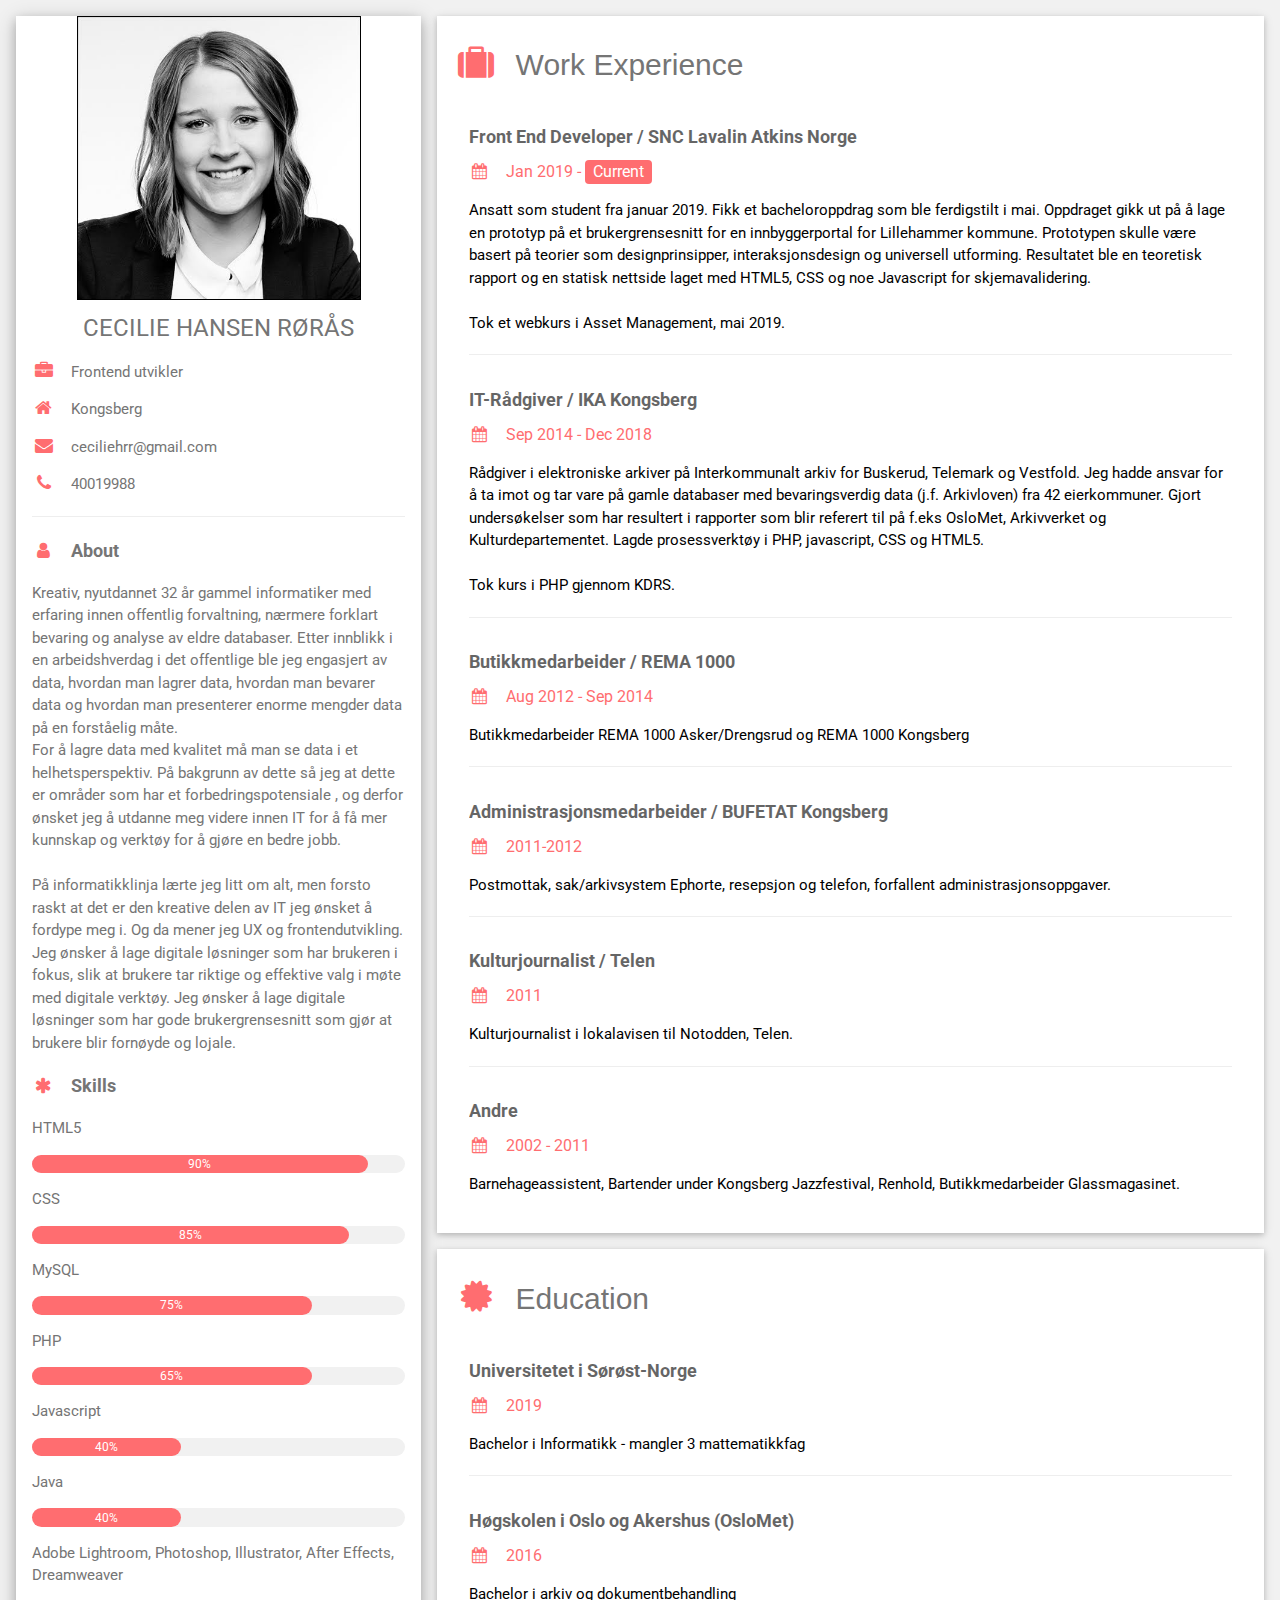
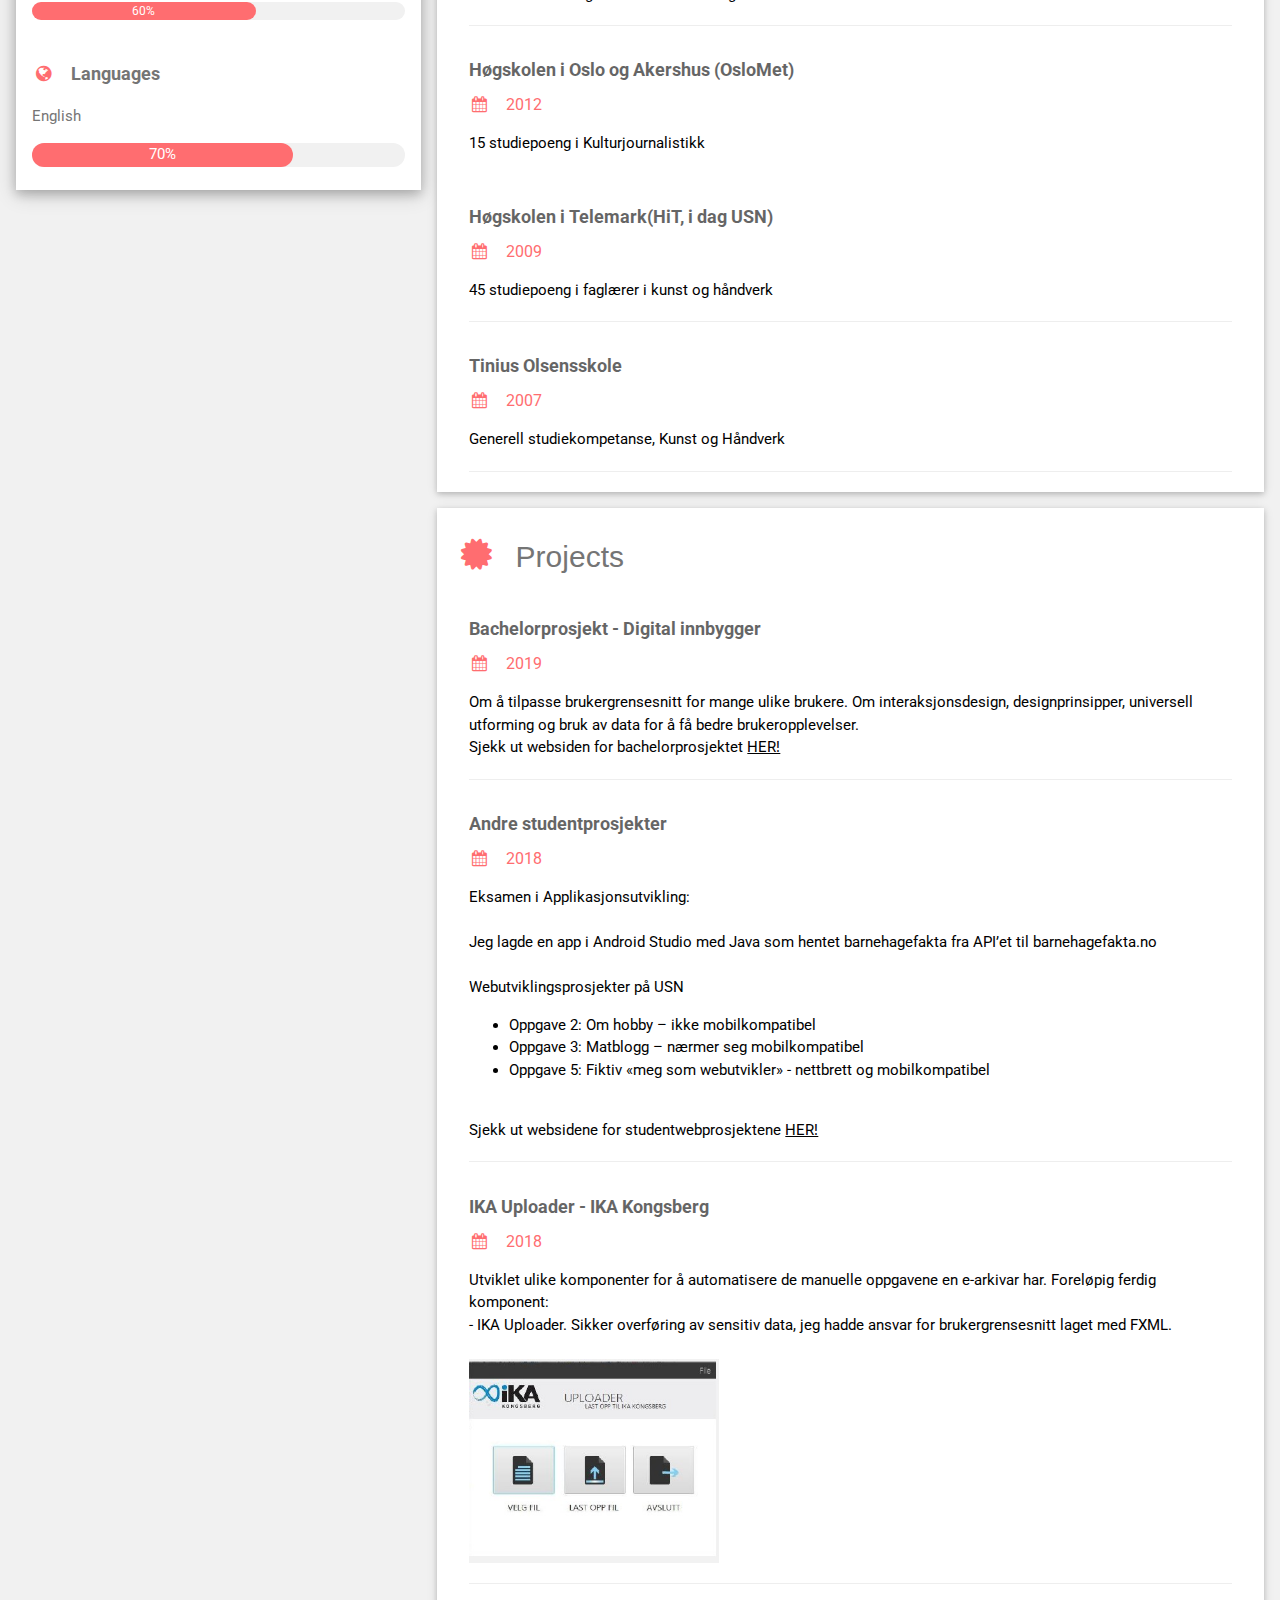
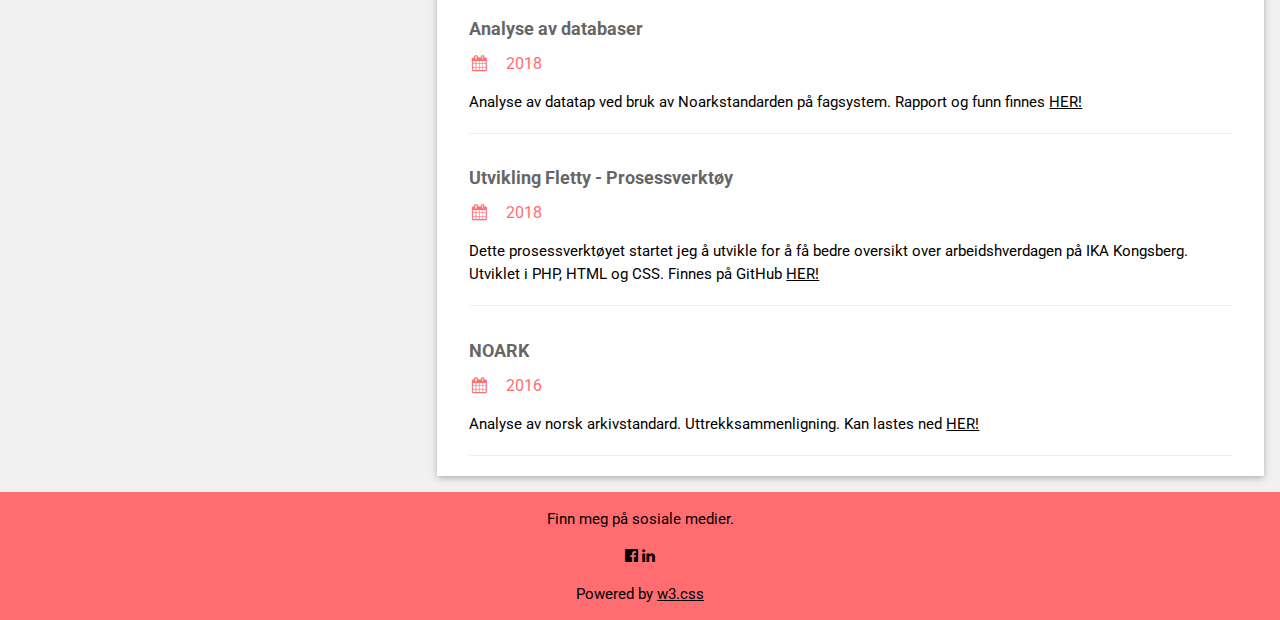
==== mine_sider/cv/index.html @ 84a2aea0 "ny side" ====
<!DOCTYPE html>
<html>
<title>CECILIE HR - CV</title>
<meta charset="UTF-8">
<meta name="viewport" content="width=device-width, initial-scale=1">
<link rel="stylesheet" href="https://www.w3schools.com/w3css/4/w3.css">
<link rel='stylesheet' href='https://fonts.googleapis.com/css?family=Roboto'>
<link rel="stylesheet" href="https://cdnjs.cloudflare.com/ajax/libs/font-awesome/4.7.0/css/font-awesome.min.css">
<link rel="stylesheet" href="css/style.css">

<body class="w3-light-grey">

    <!-- Page Container -->
    <div class="w3-content w3-margin-top" style="max-width:1400px;">

        <!-- The Grid -->
        <div class="w3-row-padding">

            <!-- Left Column -->
            <div class="w3-third">

                <div class="w3-white w3-text-grey w3-card-4">
                    <div class="w3-display-container" style=" text-align:center;">
                        <img src="pictures/chrPortrett2.jpg" style="width:70%;" alt="Avatar">
                    </div>
                    <div class="w3-container">
                        <h3 style="text-align:center;">CECILIE HANSEN RØRÅS</h3>
                        <p><i class="fa fa-briefcase fa-fw w3-margin-right w3-large byttetFarge"></i>Frontend utvikler</p>
                        <p><i class="fa fa-home fa-fw w3-margin-right w3-large byttetFarge"></i>Kongsberg</p>
                        <p><i class="fa fa-envelope fa-fw w3-margin-right w3-large byttetFarge"></i>ceciliehrr@gmail.com</p>
                        <p><i class="fa fa-phone fa-fw w3-margin-right w3-large byttetFarge"></i>40019988</p>
                        <hr>
                        <p class="w3-large w3-text-theme"><b><i class="fa fa-user fa-fw w3-margin-right byttetFarge"></i>About</b></p>
                        <p>Kreativ, nyutdannet 32 år gammel informatiker med erfaring innen offentlig forvaltning, nærmere forklart bevaring og analyse av eldre databaser. Etter innblikk i en arbeidshverdag i det offentlige ble jeg engasjert av data, hvordan
                            man lagrer data, hvordan man bevarer data og hvordan man presenterer enorme mengder data på en forståelig måte. <br> For å lagre data med kvalitet må man se data i et helhetsperspektiv. På bakgrunn av dette så jeg at dette
                            er områder som har et forbedringspotensiale , og derfor ønsket jeg å utdanne meg videre innen IT for å få mer kunnskap og verktøy for å gjøre en bedre jobb.
                            <br><br> På informatikklinja lærte jeg litt om alt, men forsto raskt at det er den kreative delen av IT jeg ønsket å fordype meg i. Og da mener jeg UX og frontendutvikling. Jeg ønsker å lage digitale løsninger som har brukeren
                            i fokus, slik at brukere tar riktige og effektive valg i møte med digitale verktøy. Jeg ønsker å lage digitale løsninger som har gode brukergrensesnitt som gjør at brukere blir fornøyde og lojale.<br></p>
                        <p class="w3-large"><b><i class="fa fa-asterisk fa-fw w3-margin-right byttetFarge"></i>Skills</b></p>
                        <p>HTML5</p>
                        <div class="w3-light-grey w3-round-xlarge w3-small">
                            <div class="w3-container w3-center w3-round-xlarge byttetBakgrunn" style="width:90%">
                                <div class="w3-center w3-text-white">90%</div>
                            </div>
                        </div>
                        <p>CSS</p>
                        <div class="w3-light-grey w3-round-xlarge w3-small">
                            <div class="w3-container w3-center w3-round-xlarge byttetBakgrunn" style="width:85%">
                                <div class="w3-center w3-text-white">85%</div>
                            </div>
                        </div>
                        <p>MySQL</p>
                        <div class="w3-light-grey w3-round-xlarge w3-small">
                            <div class="w3-container w3-center w3-round-xlarge byttetBakgrunn" style="width:75%">
                                <div class="w3-center w3-text-white">75%</div>
                            </div>
                        </div>
                        <p>PHP</p>
                        <div class="w3-light-grey w3-round-xlarge w3-small">
                            <div class="w3-container w3-center w3-round-xlarge byttetBakgrunn" style="width:75%">
                                <div class="w3-center w3-text-white">65%</div>
                            </div>
                        </div>
                        <p>Javascript</p>
                        <div class="w3-light-grey w3-round-xlarge w3-small">
                            <div class="w3-container w3-center w3-round-xlarge byttetBakgrunn" style="width:40%">
                                <div class="w3-center w3-text-white">40%</div>
                            </div>
                        </div>
                        <p>Java</p>
                        <div class="w3-light-grey w3-round-xlarge w3-small">
                            <div class="w3-container w3-center w3-round-xlarge byttetBakgrunn" style="width:40%">
                                <div class="w3-center w3-text-white">40%</div>
                            </div>
                        </div>
                        <p>Adobe Lightroom, Photoshop, Illustrator, After Effects, Dreamweaver</p>
                        <div class="w3-light-grey w3-round-xlarge w3-small">
                            <div class="w3-container w3-center w3-round-xlarge byttetBakgrunn" style="width:60%">
                                <div class="w3-center w3-text-white">60%</div>
                            </div>
                        </div>
                        <br>

                        <p class="w3-large w3-text-theme"><b><i class="fa fa-globe fa-fw w3-margin-right byttetFarge"></i>Languages</b></p>
                        <p>English</p>
                        <div class="w3-light-grey w3-round-xlarge">
                            <div class="w3-round-xlarge byttetBakgrunn" style="height:24px;width:70%">
                                <div class="w3-center w3-text-white">70%</div>
                            </div>
                        </div>
                        <br>

                    </div>
                </div><br>

                <!-- End Left Column -->
            </div>

            <!-- Right Column -->
            <div class="w3-twothird">

                <div class="w3-container w3-card w3-white w3-margin-bottom">
                    <h2 class="w3-text-grey w3-padding-16"><i class="fa fa-suitcase fa-fw w3-margin-right w3-xxlarge byttetFarge"></i>Work Experience</h2>
                    <div class="w3-container">
                        <h5 class="w3-opacity"><b>Front End Developer / SNC Lavalin Atkins Norge</b></h5>
                        <h6 class="byttetFarge"><i class="fa fa-calendar fa-fw w3-margin-right"></i>Jan 2019 - <span class="w3-tag byttetBakgrunn w3-round">Current</span></h6>
                        <p>Ansatt som student fra januar 2019. Fikk et bacheloroppdrag som ble ferdigstilt i mai. Oppdraget gikk ut på å lage en prototyp på et brukergrensesnitt for en innbyggerportal for Lillehammer kommune. Prototypen skulle være basert
                            på teorier som designprinsipper, interaksjonsdesign og universell utforming. Resultatet ble en teoretisk rapport og en statisk nettside laget med HTML5, CSS og noe Javascript for skjemavalidering.
                            <br><br> Tok et webkurs i Asset Management, mai 2019.</p>
                        <hr>
                    </div>
                    <div class="w3-container">
                        <h5 class="w3-opacity"><b>IT-Rådgiver / IKA Kongsberg</b></h5>
                        <h6 class="byttetFarge"><i class="fa fa-calendar fa-fw w3-margin-right"></i>Sep 2014 - Dec 2018</h6>
                        <p>Rådgiver i elektroniske arkiver på Interkommunalt arkiv for Buskerud, Telemark og Vestfold. Jeg hadde ansvar for å ta imot og tar vare på gamle databaser med bevaringsverdig data (j.f. Arkivloven) fra 42 eierkommuner. Gjort undersøkelser
                            som har resultert i rapporter som blir referert til på f.eks OsloMet, Arkivverket og Kulturdepartementet. Lagde prosessverktøy i PHP, javascript, CSS og HTML5.
                            <br> <br> Tok kurs i PHP gjennom KDRS.
                        </p>
                        <hr>
                    </div>
                    <div class="w3-container">
                        <h5 class="w3-opacity"><b>Butikkmedarbeider / REMA 1000</b></h5>
                        <h6 class="byttetFarge"><i class="fa fa-calendar fa-fw w3-margin-right"></i>Aug 2012 - Sep 2014</h6>
                        <p>Butikkmedarbeider REMA 1000 Asker/Drengsrud og REMA 1000 Kongsberg </p>
                        <hr>
                    </div>
                    <div class="w3-container">
                        <h5 class="w3-opacity"><b>Administrasjonsmedarbeider / BUFETAT Kongsberg</b></h5>
                        <h6 class="byttetFarge"><i class="fa fa-calendar fa-fw w3-margin-right"></i>2011-2012</h6>
                        <p>Postmottak, sak/arkivsystem Ephorte, resepsjon og telefon, forfallent administrasjonsoppgaver.</p>
                        <hr>
                    </div>
                    <div class="w3-container">
                        <h5 class="w3-opacity"><b>Kulturjournalist / Telen</b></h5>
                        <h6 class="byttetFarge"><i class="fa fa-calendar fa-fw w3-margin-right"></i>2011</h6>
                        <p>Kulturjournalist i lokalavisen til Notodden, Telen.</p>
                        <hr>
                    </div>
                    <div class="w3-container">
                        <h5 class="w3-opacity"><b>Andre</b></h5>
                        <h6 class="byttetFarge"><i class="fa fa-calendar fa-fw w3-margin-right"></i>2002 - 2011</h6>
                        <p>Barnehageassistent, Bartender under Kongsberg Jazzfestival, Renhold, Butikkmedarbeider Glassmagasinet.</p><br>
                    </div>

                </div>

                <div class="w3-container w3-card w3-white  w3-margin-bottom">
                    <h2 class="w3-text-grey w3-padding-16"><i class="fa fa-certificate fa-fw w3-margin-right w3-xxlarge byttetFarge"></i>Education</h2>
                    <div class="w3-container">
                        <h5 class="w3-opacity"><b>Universitetet i Sørøst-Norge</b></h5>
                        <h6 class="byttetFarge"><i class="fa fa-calendar fa-fw w3-margin-right"></i>2019</h6>
                        <p>Bachelor i Informatikk - mangler 3 mattematikkfag</p>
                        <hr>
                    </div>
                    <div class="w3-container">
                        <h5 class="w3-opacity"><b>Høgskolen i Oslo og Akershus (OsloMet)</b></h5>
                        <h6 class="byttetFarge"><i class="fa fa-calendar fa-fw w3-margin-right"></i>2016</h6>
                        <p>Bachelor i arkiv og dokumentbehandling</p>
                        <hr>
                    </div>
                    <div class="w3-container">
                        <h5 class="w3-opacity"><b>Høgskolen i Oslo og Akershus (OsloMet)</b></h5>
                        <h6 class="byttetFarge"><i class="fa fa-calendar fa-fw w3-margin-right"></i>2012</h6>
                        <p>15 studiepoeng i Kulturjournalistikk</p><br>
                    </div>
                    <div class="w3-container">
                        <h5 class="w3-opacity"><b>Høgskolen i Telemark(HiT, i dag USN)</b></h5>
                        <h6 class="byttetFarge"><i class="fa fa-calendar fa-fw w3-margin-right"></i>2009</h6>
                        <p>45 studiepoeng i faglærer i kunst og håndverk</p>
                        <hr>
                    </div>
                    <div class="w3-container">
                        <h5 class="w3-opacity"><b>Tinius Olsensskole</b></h5>
                        <h6 class="byttetFarge"><i class="fa fa-calendar fa-fw w3-margin-right"></i>2007</h6>
                        <p>Generell studiekompetanse, Kunst og Håndverk</p>
                        <hr>
                    </div>
                </div>

                <div class="w3-container w3-card w3-white">
                    <h2 class="w3-text-grey w3-padding-16"><i class="fa fa-certificate fa-fw w3-margin-right w3-xxlarge byttetFarge"></i>Projects</h2>
                    <div class="w3-container">
                        <h5 class="w3-opacity"><b>Bachelorprosjekt - Digital innbygger</b></h5>
                        <h6 class="byttetFarge"><i class="fa fa-calendar fa-fw w3-margin-right"></i>2019</h6>
                        <p>
                            Om å tilpasse brukergrensesnitt for mange ulike brukere. Om interaksjonsdesign, designprinsipper, universell utforming og bruk av data for å få bedre brukeropplevelser.
                            <br> Sjekk ut websiden for bachelorprosjektet
                            <a href="mine_sider/prosjektweb/index.html" target="_blank">HER!</a></p>
                        <hr>
                    </div>
                    <div class="w3-container">
                        <h5 class="w3-opacity"><b>Andre studentprosjekter</b></h5>
                        <h6 class="byttetFarge"><i class="fa fa-calendar fa-fw w3-margin-right"></i>2018</h6>
                        <p>Eksamen i Applikasjonsutvikling:<br><br> Jeg lagde en app i Android Studio med Java som hentet barnehagefakta fra API’et til barnehagefakta.no
                            <br><br> Webutviklingsprosjekter på USN
                            <ul>
                                <li>Oppgave 2: Om hobby – ikke mobilkompatibel</li>
                                <li>Oppgave 3: Matblogg – nærmer seg mobilkompatibel</li>
                                <li>Oppgave 5: Fiktiv «meg som webutvikler» - nettbrett og mobilkompatibel
                                </li>
                            </ul>
                            <br> Sjekk ut websidene for studentwebprosjektene
                            <a href="https://home.usn.no/182198" target="_blank">HER!</a></p>
                        <hr>
                    </div>
                    <div class="w3-container">
                        <h5 class="w3-opacity"><b>IKA Uploader - IKA Kongsberg</b></h5>
                        <h6 class="byttetFarge"><i class="fa fa-calendar fa-fw w3-margin-right"></i>2018</h6>
                        <p>Utviklet ulike komponenter for å automatisere de manuelle oppgavene en e-arkivar har. Foreløpig ferdig komponent:<br> - IKA Uploader. Sikker overføring av sensitiv data, jeg hadde ansvar for brukergrensesnitt laget med FXML.<br><br>
                            <img src="pictures/uploader.jpg" alt="" width=250px/>
                            <hr>
                    </div>
                    <div class="w3-container">
                        <h5 class="w3-opacity"><b>Analyse av databaser</b></h5>
                        <h6 class="byttetFarge"><i class="fa fa-calendar fa-fw w3-margin-right"></i>2018</h6>
                        <p>Analyse av datatap ved bruk av Noarkstandarden på fagsystem. Rapport og funn finnes
                            <a href="docs/rapport_offentlig_080618.pdf" target="_blank">HER!</a></p>


                        <hr>
                    </div>
                    <div class="w3-container">
                        <h5 class="w3-opacity"><b>Utvikling Fletty - Prosessverktøy</b></h5>
                        <h6 class="byttetFarge"><i class="fa fa-calendar fa-fw w3-margin-right"></i>2018</h6>
                        <p>Dette prosessverktøyet startet jeg å utvikle for å få bedre oversikt over arbeidshverdagen på IKA Kongsberg. Utviklet i PHP, HTML og CSS. Finnes på GitHub <a href=" https://github.com/ceciliehrr/Fletty" target="_blank">HER!</a></p>
                        <hr>
                    </div>
                    <div class="w3-container">
                        <h5 class="w3-opacity"><b>NOARK</b></h5>
                        <h6 class="byttetFarge"><i class="fa fa-calendar fa-fw w3-margin-right"></i>2016</h6>
                        <p>Analyse av norsk arkivstandard. Uttrekksammenligning. Kan lastes ned
                            <a href="docs/1670-Artikkelen-5154-1-10-20160408.pdf" target="_blank">HER!</a></p>


                        <hr>
                    </div>
                </div>
                <!-- End Right Column -->
            </div>

            <!-- End Grid -->
        </div>

        <!-- End Page Container -->
    </div>

    <footer class="w3-container byttetBakgrunn w3-center w3-margin-top">
        <p>Finn meg på sosiale medier.</p>
        <a href="https://www.facebook.com/cecilie.h.r" target="_blank"><i class="fa fa-facebook-official w3-hover-opacity"></i></a>
        <a href="https://www.linkedin.com/in/cecilie-hansen-rørås-a1076b137" target="_blank"><i class="fa fa-linkedin w3-hover-opacity"></i></a>
        <p>Powered by <a href="https://www.w3schools.com/w3css/default.asp" target="_blank">w3.css</a></p>
    </footer>

</body>

</html>
---- mine_sider/cv/css/style.css ----
@charset "utf-8";
h2{
    color:white;
}
html,body,h1,h3,h4,h5,h6 {font-family: "Roboto", sans-serif}

h2{
color: #ff6d70;
}
.byttetFarge{
color: #ff6d70;
}
.byttetBakgrunn{
background-color: #ff6d70;
}
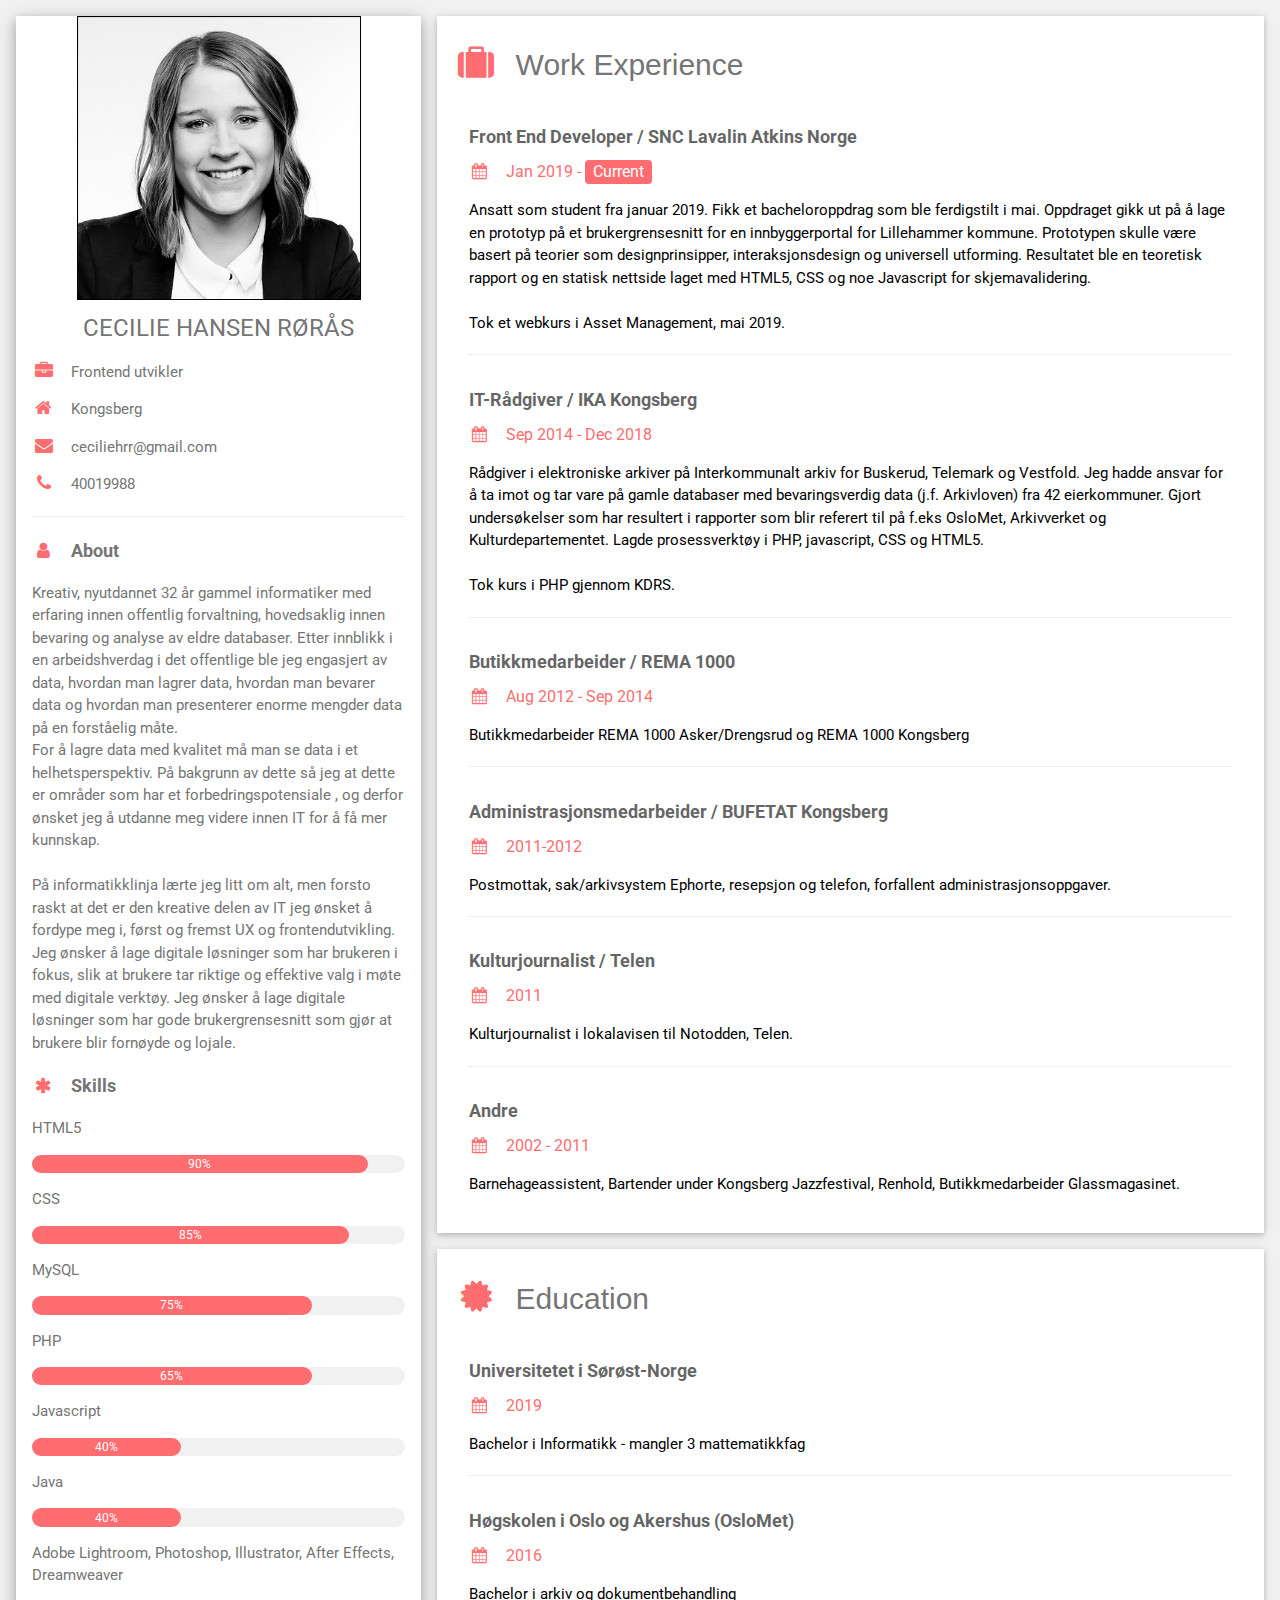
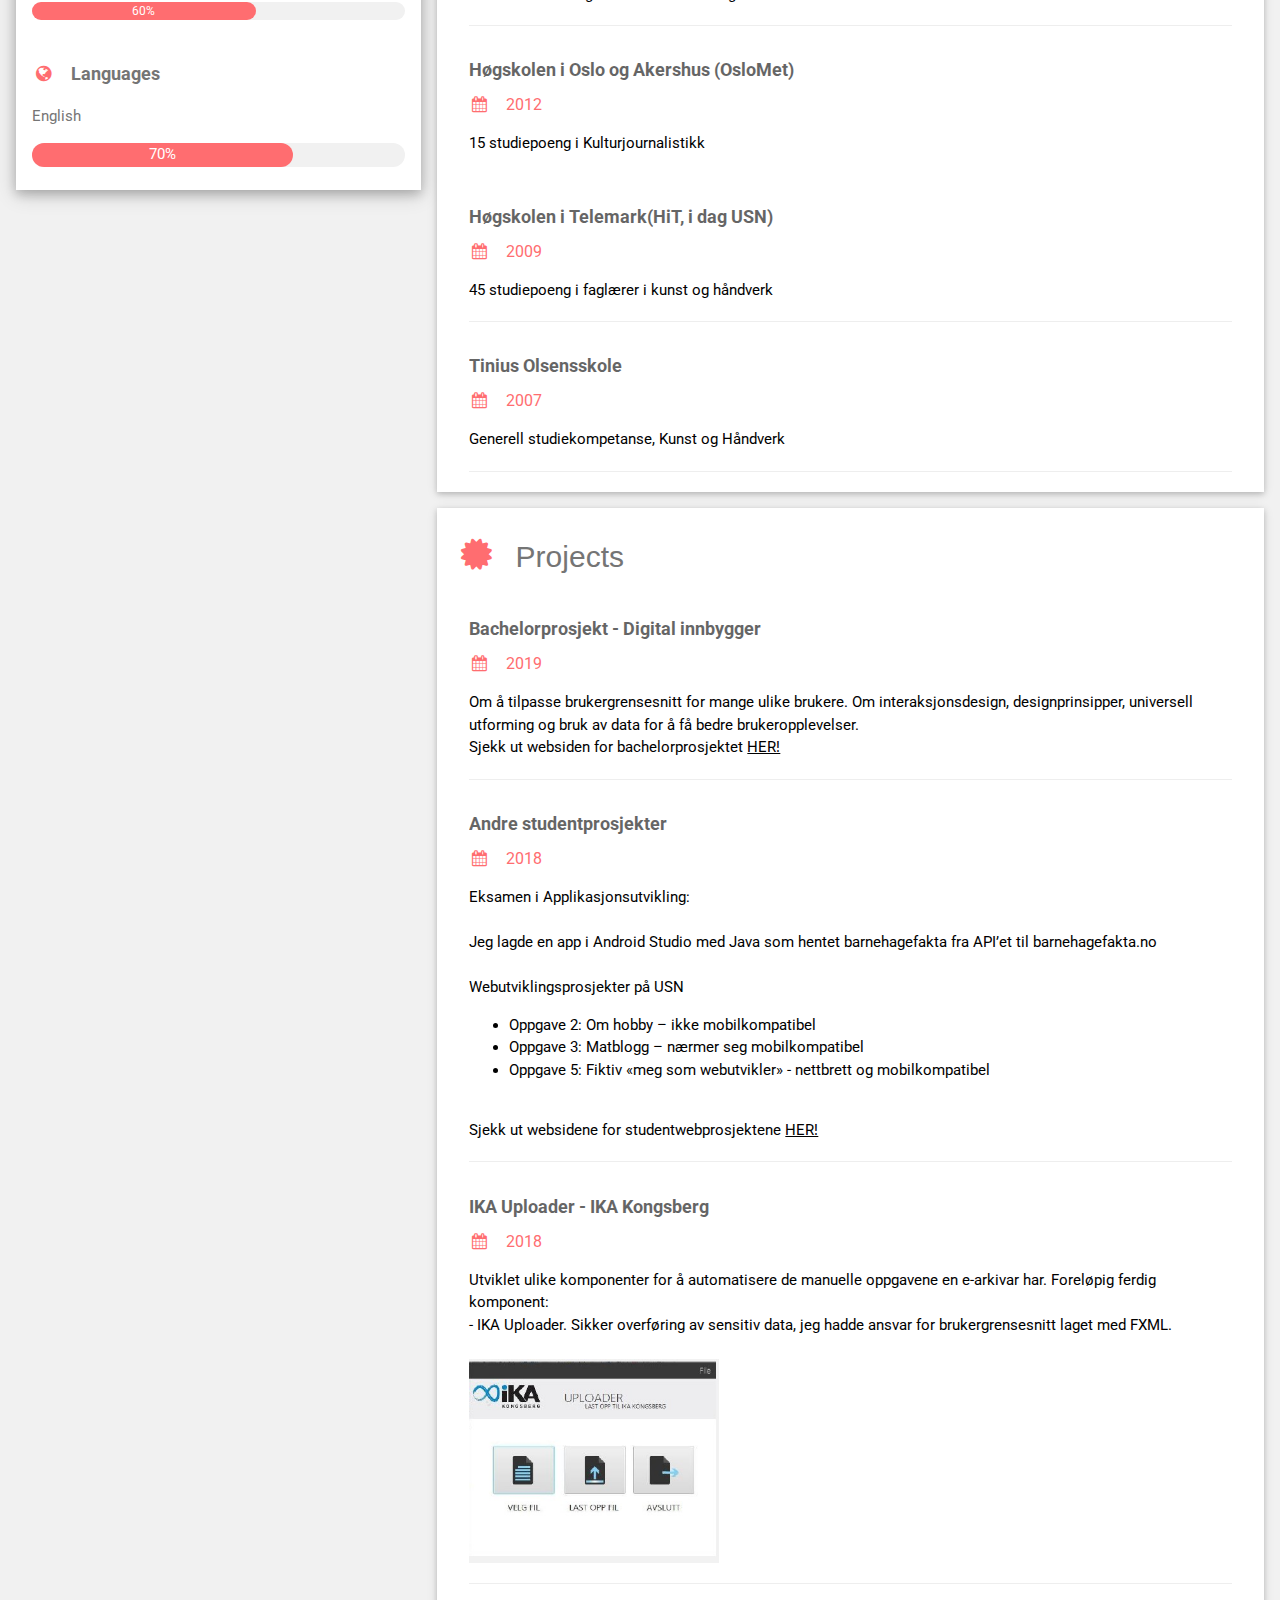
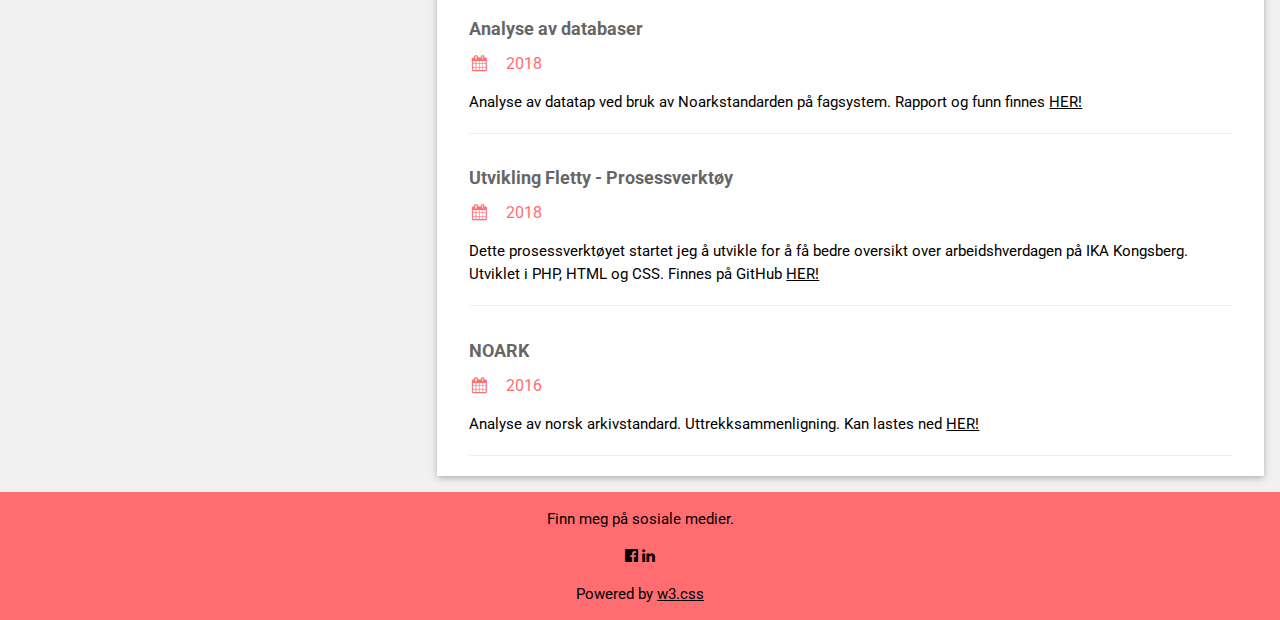
==== commit 60b8c93e: "ipad swipe" ====
--- a/mine_sider/cv/index.html
+++ b/mine_sider/cv/index.html
@@ -31,10 +31,10 @@
                         <p><i class="fa fa-phone fa-fw w3-margin-right w3-large byttetFarge"></i>40019988</p>
                         <hr>
                         <p class="w3-large w3-text-theme"><b><i class="fa fa-user fa-fw w3-margin-right byttetFarge"></i>About</b></p>
-                        <p>Kreativ, nyutdannet 32 år gammel informatiker med erfaring innen offentlig forvaltning, nærmere forklart bevaring og analyse av eldre databaser. Etter innblikk i en arbeidshverdag i det offentlige ble jeg engasjert av data, hvordan
+                        <p>Kreativ, nyutdannet 32 år gammel informatiker med erfaring innen offentlig forvaltning, hovedsaklig innen bevaring og analyse av eldre databaser. Etter innblikk i en arbeidshverdag i det offentlige ble jeg engasjert av data, hvordan
                             man lagrer data, hvordan man bevarer data og hvordan man presenterer enorme mengder data på en forståelig måte. <br> For å lagre data med kvalitet må man se data i et helhetsperspektiv. På bakgrunn av dette så jeg at dette
-                            er områder som har et forbedringspotensiale , og derfor ønsket jeg å utdanne meg videre innen IT for å få mer kunnskap og verktøy for å gjøre en bedre jobb.
-                            <br><br> På informatikklinja lærte jeg litt om alt, men forsto raskt at det er den kreative delen av IT jeg ønsket å fordype meg i. Og da mener jeg UX og frontendutvikling. Jeg ønsker å lage digitale løsninger som har brukeren
+                            er områder som har et forbedringspotensiale , og derfor ønsket jeg å utdanne meg videre innen IT for å få mer kunnskap.
+                            <br><br> På informatikklinja lærte jeg litt om alt, men forsto raskt at det er den kreative delen av IT jeg ønsket å fordype meg i, først og fremst UX og frontendutvikling. Jeg ønsker å lage digitale løsninger som har brukeren
                             i fokus, slik at brukere tar riktige og effektive valg i møte med digitale verktøy. Jeg ønsker å lage digitale løsninger som har gode brukergrensesnitt som gjør at brukere blir fornøyde og lojale.<br></p>
                         <p class="w3-large"><b><i class="fa fa-asterisk fa-fw w3-margin-right byttetFarge"></i>Skills</b></p>
                         <p>HTML5</p>
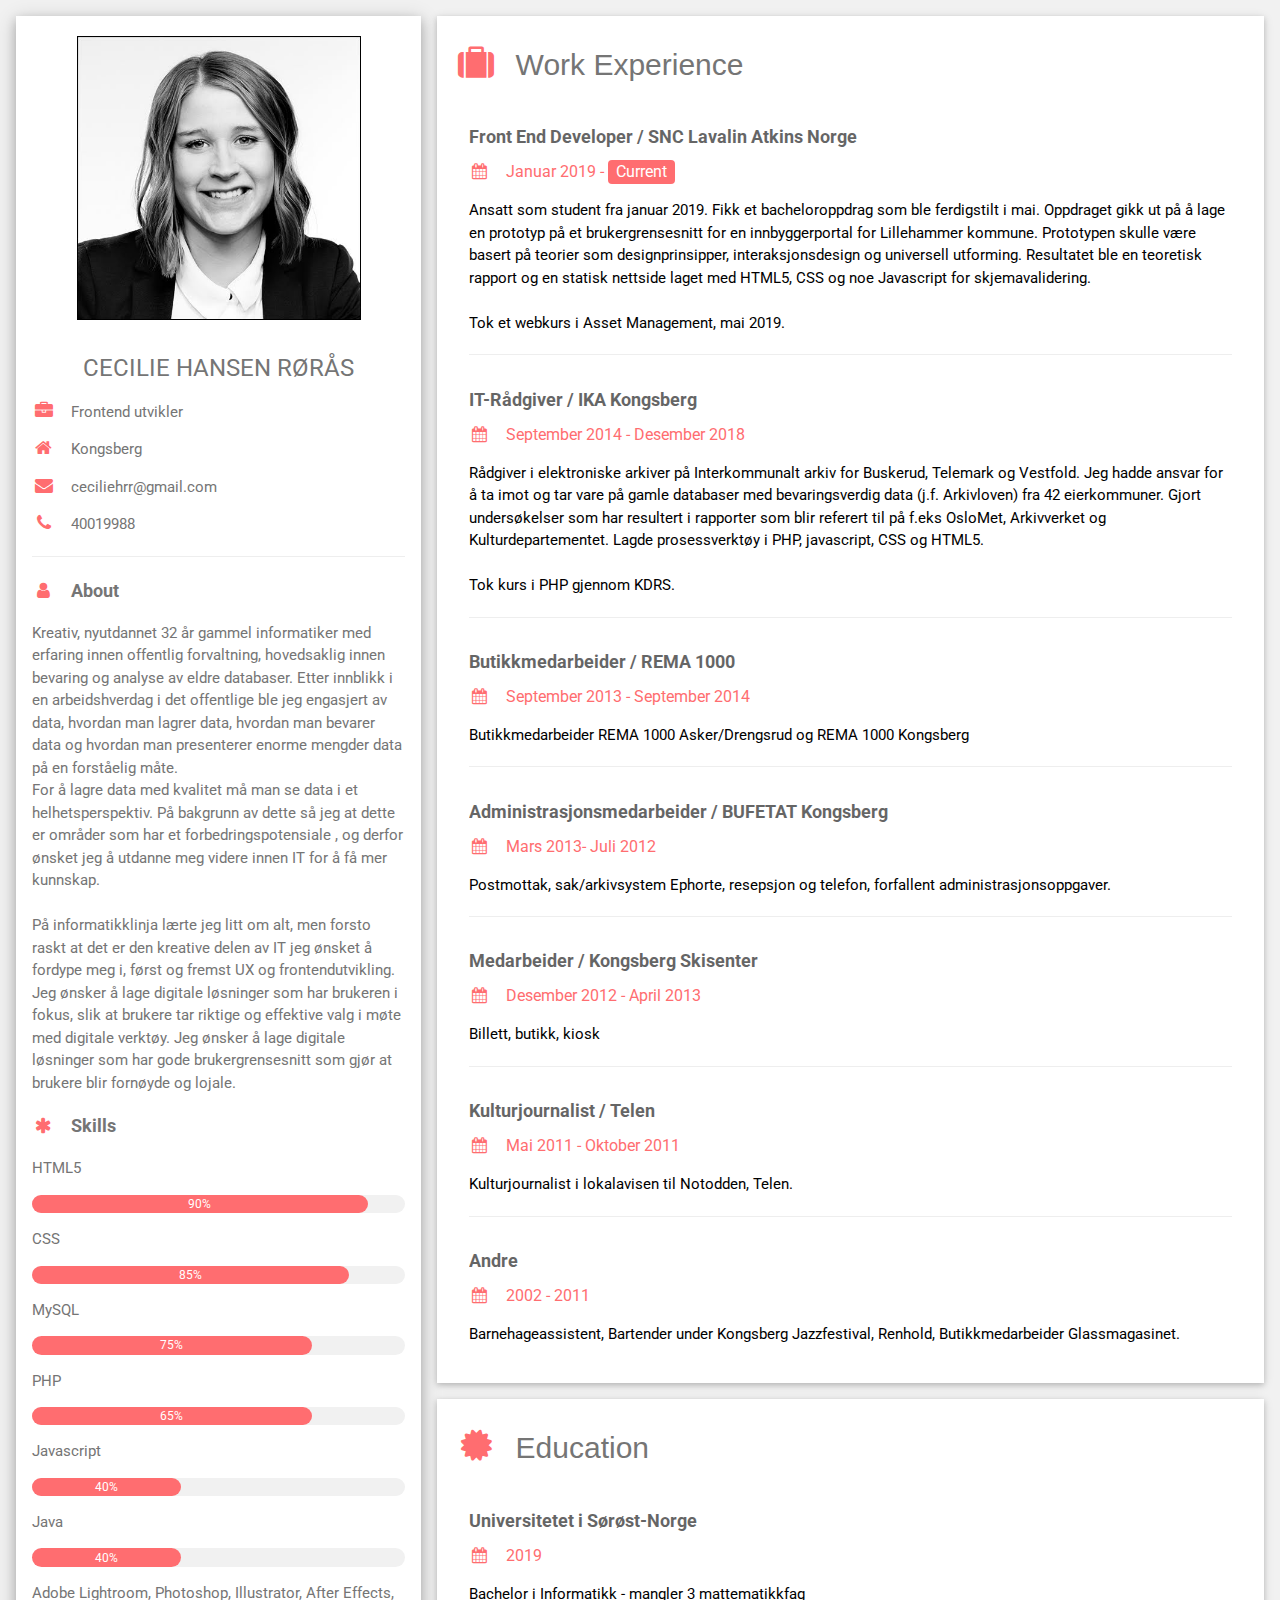
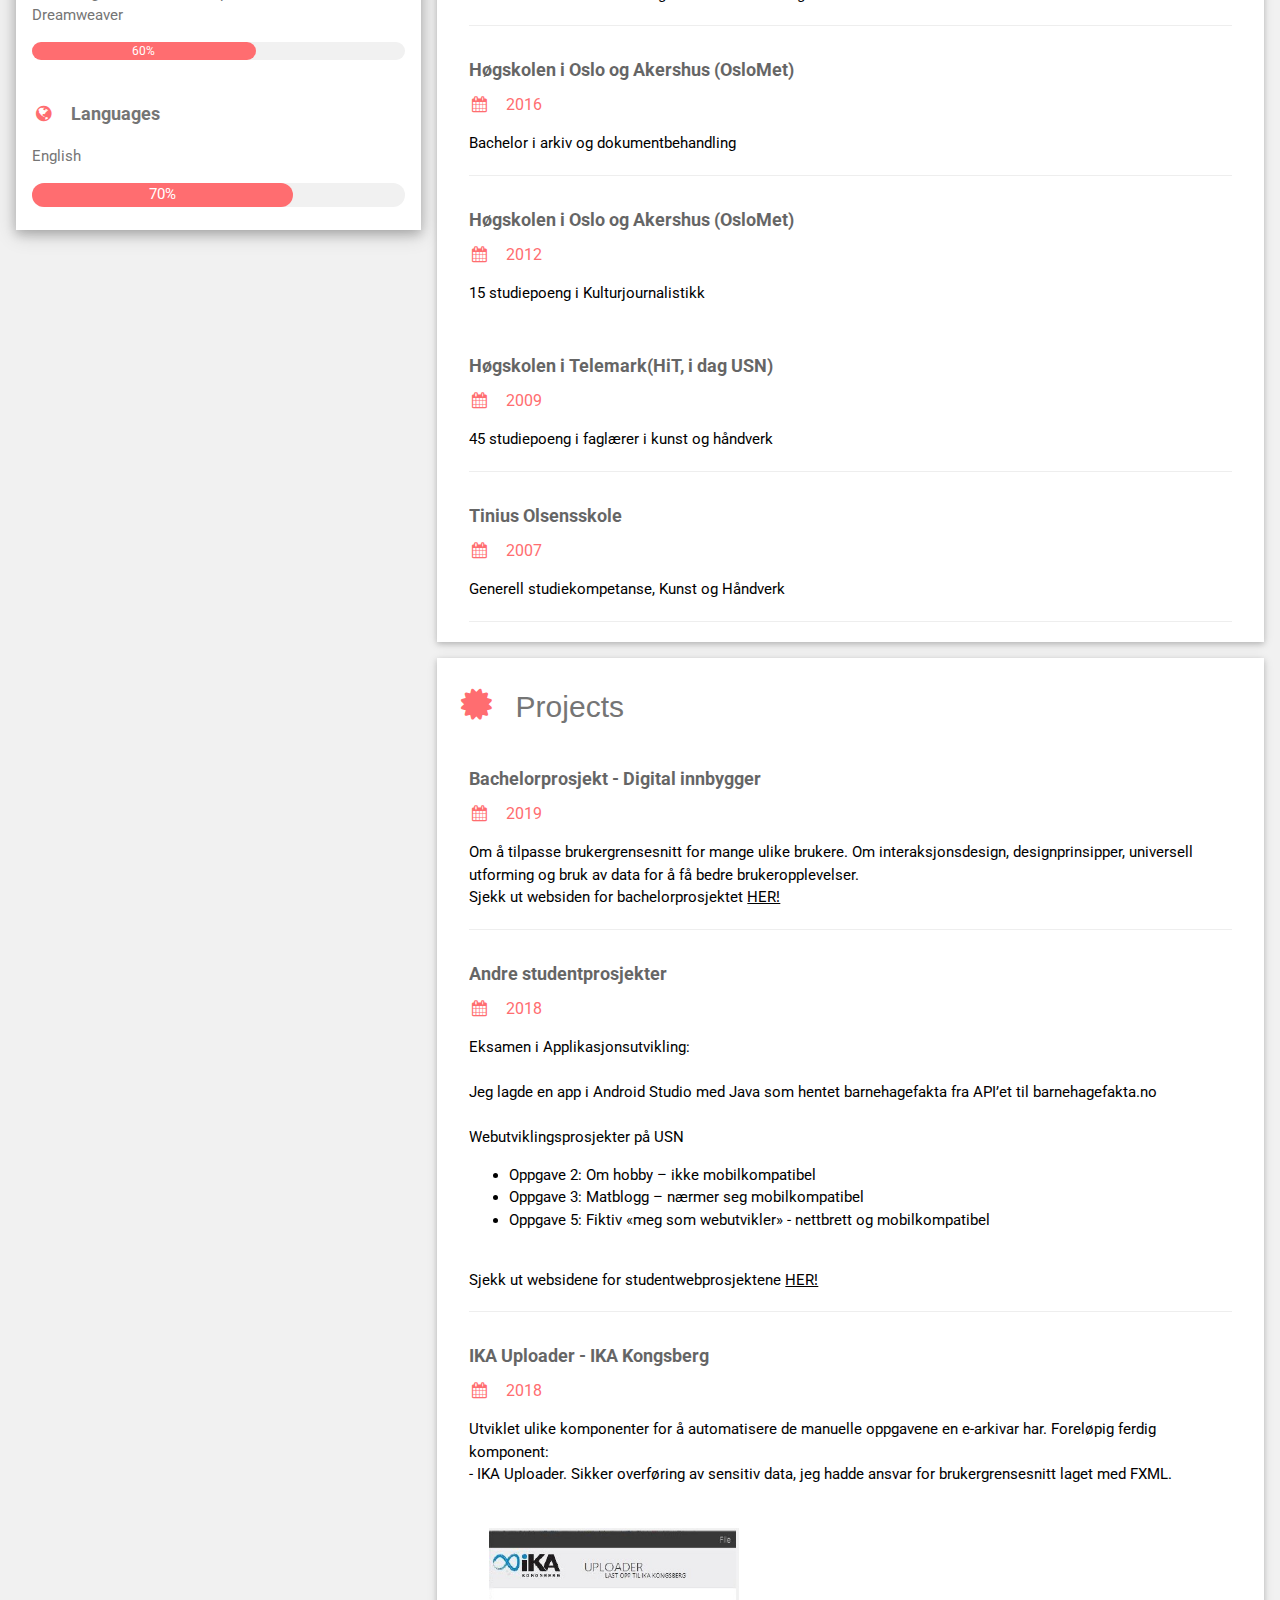
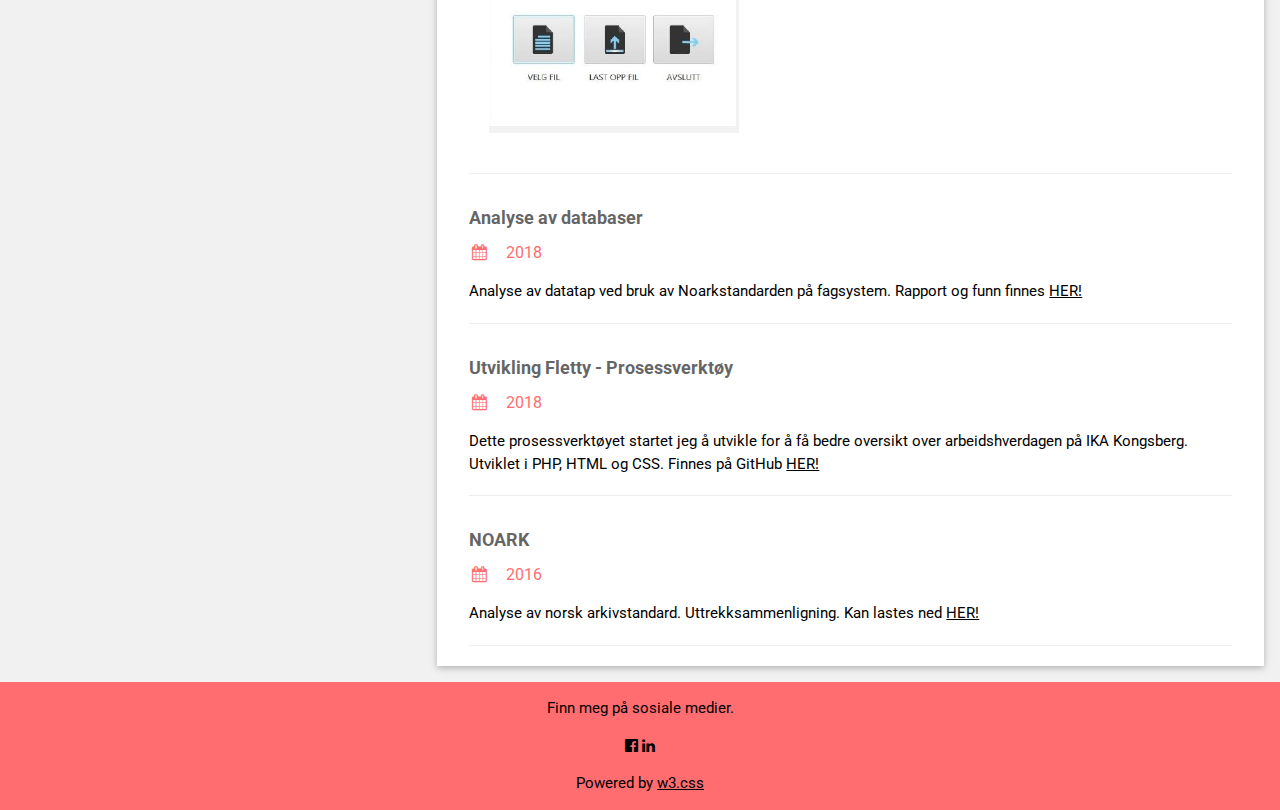
==== commit 54662aa2: "retting cv" ====
--- a/mine_sider/cv/index.html
+++ b/mine_sider/cv/index.html
@@ -103,7 +103,7 @@
                     <h2 class="w3-text-grey w3-padding-16"><i class="fa fa-suitcase fa-fw w3-margin-right w3-xxlarge byttetFarge"></i>Work Experience</h2>
                     <div class="w3-container">
                         <h5 class="w3-opacity"><b>Front End Developer / SNC Lavalin Atkins Norge</b></h5>
-                        <h6 class="byttetFarge"><i class="fa fa-calendar fa-fw w3-margin-right"></i>Jan 2019 - <span class="w3-tag byttetBakgrunn w3-round">Current</span></h6>
+                        <h6 class="byttetFarge"><i class="fa fa-calendar fa-fw w3-margin-right"></i>Januar 2019 - <span class="w3-tag byttetBakgrunn w3-round">Current</span></h6>
                         <p>Ansatt som student fra januar 2019. Fikk et bacheloroppdrag som ble ferdigstilt i mai. Oppdraget gikk ut på å lage en prototyp på et brukergrensesnitt for en innbyggerportal for Lillehammer kommune. Prototypen skulle være basert
                             på teorier som designprinsipper, interaksjonsdesign og universell utforming. Resultatet ble en teoretisk rapport og en statisk nettside laget med HTML5, CSS og noe Javascript for skjemavalidering.
                             <br><br> Tok et webkurs i Asset Management, mai 2019.</p>
@@ -111,7 +111,7 @@
                     </div>
                     <div class="w3-container">
                         <h5 class="w3-opacity"><b>IT-Rådgiver / IKA Kongsberg</b></h5>
-                        <h6 class="byttetFarge"><i class="fa fa-calendar fa-fw w3-margin-right"></i>Sep 2014 - Dec 2018</h6>
+                        <h6 class="byttetFarge"><i class="fa fa-calendar fa-fw w3-margin-right"></i>September 2014 - Desember 2018</h6>
                         <p>Rådgiver i elektroniske arkiver på Interkommunalt arkiv for Buskerud, Telemark og Vestfold. Jeg hadde ansvar for å ta imot og tar vare på gamle databaser med bevaringsverdig data (j.f. Arkivloven) fra 42 eierkommuner. Gjort undersøkelser
                             som har resultert i rapporter som blir referert til på f.eks OsloMet, Arkivverket og Kulturdepartementet. Lagde prosessverktøy i PHP, javascript, CSS og HTML5.
                             <br> <br> Tok kurs i PHP gjennom KDRS.
@@ -120,19 +120,26 @@
                     </div>
                     <div class="w3-container">
                         <h5 class="w3-opacity"><b>Butikkmedarbeider / REMA 1000</b></h5>
-                        <h6 class="byttetFarge"><i class="fa fa-calendar fa-fw w3-margin-right"></i>Aug 2012 - Sep 2014</h6>
+                        <h6 class="byttetFarge"><i class="fa fa-calendar fa-fw w3-margin-right"></i>September 2013 - September 2014</h6>
                         <p>Butikkmedarbeider REMA 1000 Asker/Drengsrud og REMA 1000 Kongsberg </p>
                         <hr>
                     </div>
                     <div class="w3-container">
                         <h5 class="w3-opacity"><b>Administrasjonsmedarbeider / BUFETAT Kongsberg</b></h5>
-                        <h6 class="byttetFarge"><i class="fa fa-calendar fa-fw w3-margin-right"></i>2011-2012</h6>
+                        <h6 class="byttetFarge"><i class="fa fa-calendar fa-fw w3-margin-right"></i>Mars 2013- Juli 2012</h6>
                         <p>Postmottak, sak/arkivsystem Ephorte, resepsjon og telefon, forfallent administrasjonsoppgaver.</p>
                         <hr>
                     </div>
                     <div class="w3-container">
+                        <h5 class="w3-opacity"><b>Medarbeider / Kongsberg Skisenter</b></h5>
+                        <h6 class="byttetFarge"><i class="fa fa-calendar fa-fw w3-margin-right"></i>Desember 2012 - April 2013</h6>
+                        <p>Billett, butikk, kiosk</p>
+                        <hr>
+                    </div>
+                    <div class="w3-container">
                         <h5 class="w3-opacity"><b>Kulturjournalist / Telen</b></h5>
-                        <h6 class="byttetFarge"><i class="fa fa-calendar fa-fw w3-margin-right"></i>2011</h6>
+                        <h6 class="byttetFarge"><i class="fa fa-calendar fa-fw w3-margin-right"></i>Mai 2011 - Oktober 2011
+                        </h6>
                         <p>Kulturjournalist i lokalavisen til Notodden, Telen.</p>
                         <hr>
                     </div>
--- a/mine_sider/cv/css/style.css
+++ b/mine_sider/cv/css/style.css
@@ -1,15 +1,30 @@
 @charset "utf-8";
-h2{
-    color:white;
+h2 {
+    color: white;
 }
-html,body,h1,h3,h4,h5,h6 {font-family: "Roboto", sans-serif}
 
-h2{
-color: #ff6d70;
+html,
+body,
+h1,
+h3,
+h4,
+h5,
+h6 {
+    font-family: "Roboto", sans-serif
 }
-.byttetFarge{
-color: #ff6d70;
+
+h2 {
+    color: #ff6d70;
 }
-.byttetBakgrunn{
-background-color: #ff6d70;
+
+.byttetFarge {
+    color: #ff6d70;
+}
+
+.byttetBakgrunn {
+    background-color: #ff6d70;
+}
+
+img {
+    margin: 20px;
 }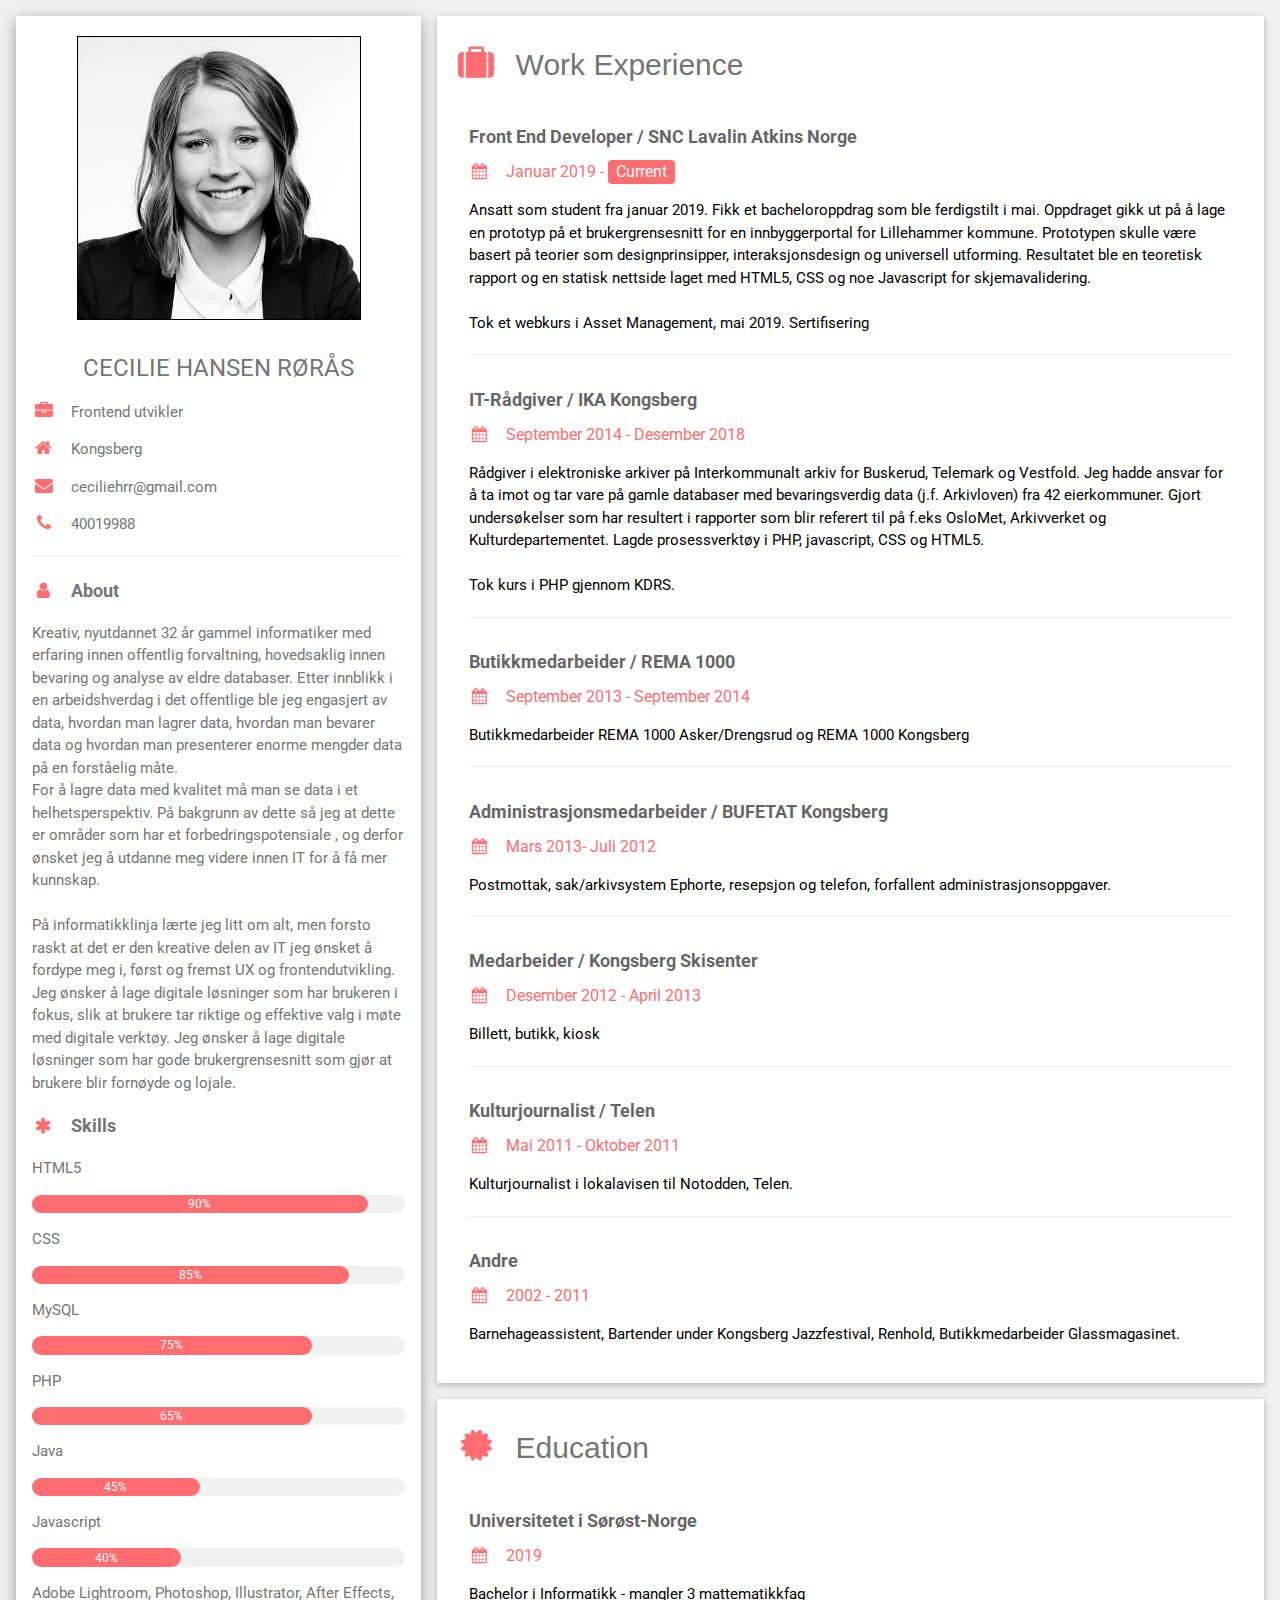
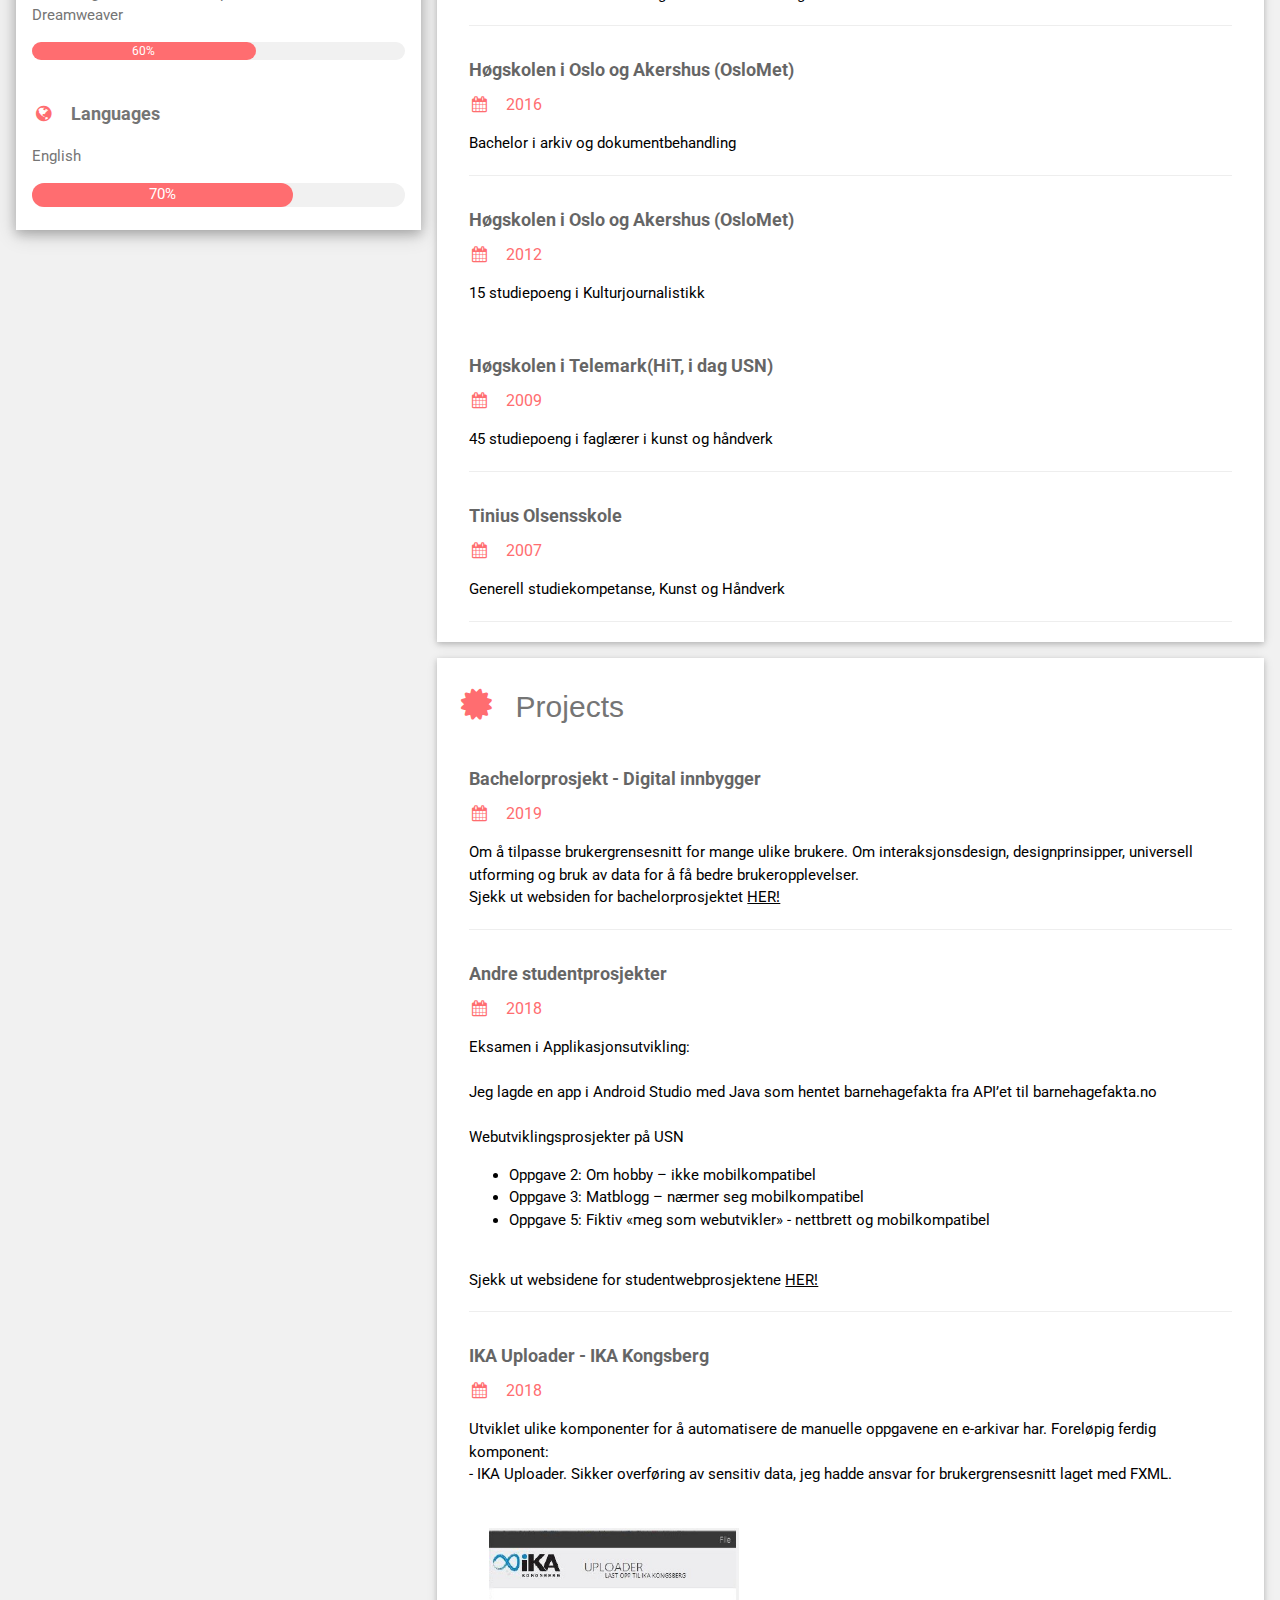
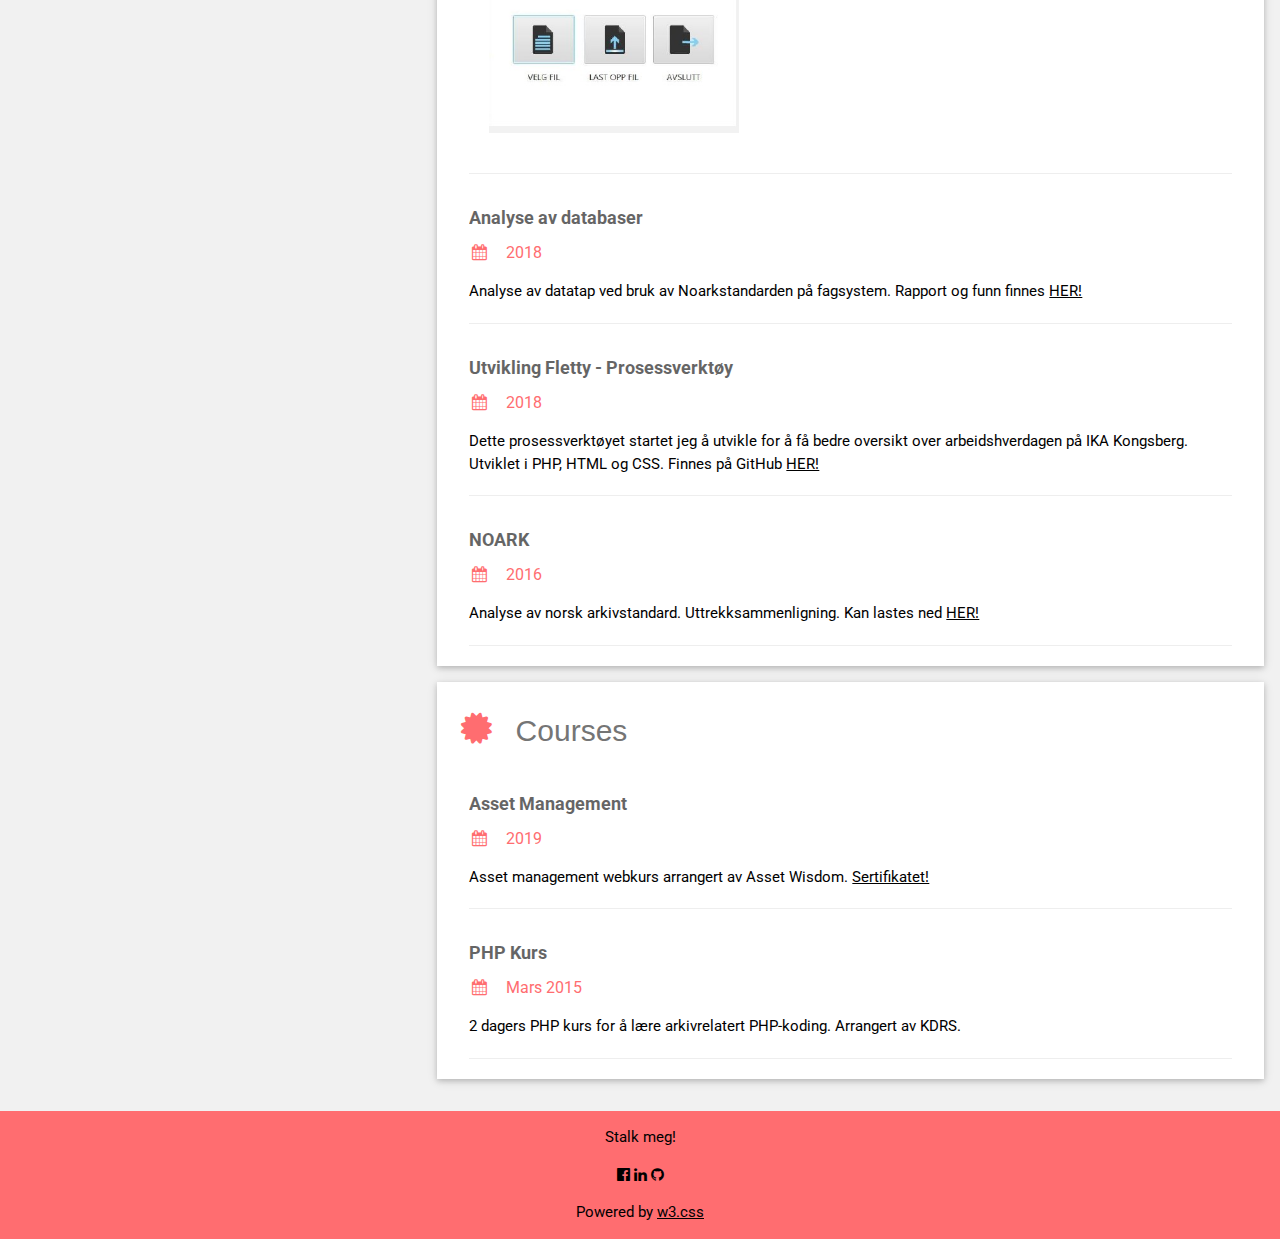
==== commit 1dcf476c: "lagt til i cv" ====
--- a/mine_sider/cv/index.html
+++ b/mine_sider/cv/index.html
@@ -29,6 +29,8 @@
                         <p><i class="fa fa-home fa-fw w3-margin-right w3-large byttetFarge"></i>Kongsberg</p>
                         <p><i class="fa fa-envelope fa-fw w3-margin-right w3-large byttetFarge"></i>ceciliehrr@gmail.com</p>
                         <p><i class="fa fa-phone fa-fw w3-margin-right w3-large byttetFarge"></i>40019988</p>
+
+
                         <hr>
                         <p class="w3-large w3-text-theme"><b><i class="fa fa-user fa-fw w3-margin-right byttetFarge"></i>About</b></p>
                         <p>Kreativ, nyutdannet 32 år gammel informatiker med erfaring innen offentlig forvaltning, hovedsaklig innen bevaring og analyse av eldre databaser. Etter innblikk i en arbeidshverdag i det offentlige ble jeg engasjert av data, hvordan
@@ -61,18 +63,19 @@
                                 <div class="w3-center w3-text-white">65%</div>
                             </div>
                         </div>
+                        <p>Java</p>
+                        <div class="w3-light-grey w3-round-xlarge w3-small">
+                            <div class="w3-container w3-center w3-round-xlarge byttetBakgrunn" style="width:45%">
+                                <div class="w3-center w3-text-white">45%</div>
+                            </div>
+                        </div>
                         <p>Javascript</p>
                         <div class="w3-light-grey w3-round-xlarge w3-small">
                             <div class="w3-container w3-center w3-round-xlarge byttetBakgrunn" style="width:40%">
                                 <div class="w3-center w3-text-white">40%</div>
                             </div>
                         </div>
-                        <p>Java</p>
-                        <div class="w3-light-grey w3-round-xlarge w3-small">
-                            <div class="w3-container w3-center w3-round-xlarge byttetBakgrunn" style="width:40%">
-                                <div class="w3-center w3-text-white">40%</div>
-                            </div>
-                        </div>
+
                         <p>Adobe Lightroom, Photoshop, Illustrator, After Effects, Dreamweaver</p>
                         <div class="w3-light-grey w3-round-xlarge w3-small">
                             <div class="w3-container w3-center w3-round-xlarge byttetBakgrunn" style="width:60%">
@@ -106,7 +109,7 @@
                         <h6 class="byttetFarge"><i class="fa fa-calendar fa-fw w3-margin-right"></i>Januar 2019 - <span class="w3-tag byttetBakgrunn w3-round">Current</span></h6>
                         <p>Ansatt som student fra januar 2019. Fikk et bacheloroppdrag som ble ferdigstilt i mai. Oppdraget gikk ut på å lage en prototyp på et brukergrensesnitt for en innbyggerportal for Lillehammer kommune. Prototypen skulle være basert
                             på teorier som designprinsipper, interaksjonsdesign og universell utforming. Resultatet ble en teoretisk rapport og en statisk nettside laget med HTML5, CSS og noe Javascript for skjemavalidering.
-                            <br><br> Tok et webkurs i Asset Management, mai 2019.</p>
+                            <br><br> Tok et webkurs i Asset Management, mai 2019. Sertifisering</p>
                         <hr>
                     </div>
                     <div class="w3-container">
@@ -184,7 +187,7 @@
                     </div>
                 </div>
 
-                <div class="w3-container w3-card w3-white">
+                <div class="w3-container w3-card w3-white w3-margin-bottom">
                     <h2 class="w3-text-grey w3-padding-16"><i class="fa fa-certificate fa-fw w3-margin-right w3-xxlarge byttetFarge"></i>Projects</h2>
                     <div class="w3-container">
                         <h5 class="w3-opacity"><b>Bachelorprosjekt - Digital innbygger</b></h5>
@@ -242,19 +245,38 @@
                         <hr>
                     </div>
                 </div>
-                <!-- End Right Column -->
+                <div class="w3-container w3-card w3-white w3-margin-bottom">
+                    <h2 class="w3-text-grey w3-padding-16"><i class="fa fa-certificate fa-fw w3-margin-right w3-xxlarge byttetFarge"></i>Courses</h2>
+                    <div class="w3-container">
+                        <h5 class="w3-opacity"><b>Asset Management</b></h5>
+                        <h6 class="byttetFarge"><i class="fa fa-calendar fa-fw w3-margin-right"></i>2019</h6>
+                        <p>Asset management webkurs arrangert av Asset Wisdom.
+                            <a href="docs/CECILIEHR__AM_Course_certificate.pdf" target="_blank">Sertifikatet!</a></p>
+                        <hr>
+                    </div>
+                    <div class="w3-container">
+                        <h5 class="w3-opacity"><b>PHP Kurs</b></h5>
+                        <h6 class="byttetFarge"><i class="fa fa-calendar fa-fw w3-margin-right"></i>Mars 2015</h6>
+                        <p>2 dagers PHP kurs for å lære arkivrelatert PHP-koding. Arrangert av KDRS.</p>
+                        <hr>
+                    </div>
+                </div>
+
             </div>
-
-            <!-- End Grid -->
+            <!-- End Right Column -->
         </div>
 
-        <!-- End Page Container -->
+        <!-- End Grid -->
     </div>
 
+    <!-- End Page Container -->
+    </div>
+
     <footer class="w3-container byttetBakgrunn w3-center w3-margin-top">
-        <p>Finn meg på sosiale medier.</p>
+        <p>Stalk meg!</p>
         <a href="https://www.facebook.com/cecilie.h.r" target="_blank"><i class="fa fa-facebook-official w3-hover-opacity"></i></a>
         <a href="https://www.linkedin.com/in/cecilie-hansen-rørås-a1076b137" target="_blank"><i class="fa fa-linkedin w3-hover-opacity"></i></a>
+        <a href="https://github.com/ceciliehrr" target="_blank"><i class="fa fa-github w3-hover-opacity"></i></a>
         <p>Powered by <a href="https://www.w3schools.com/w3css/default.asp" target="_blank">w3.css</a></p>
     </footer>
 
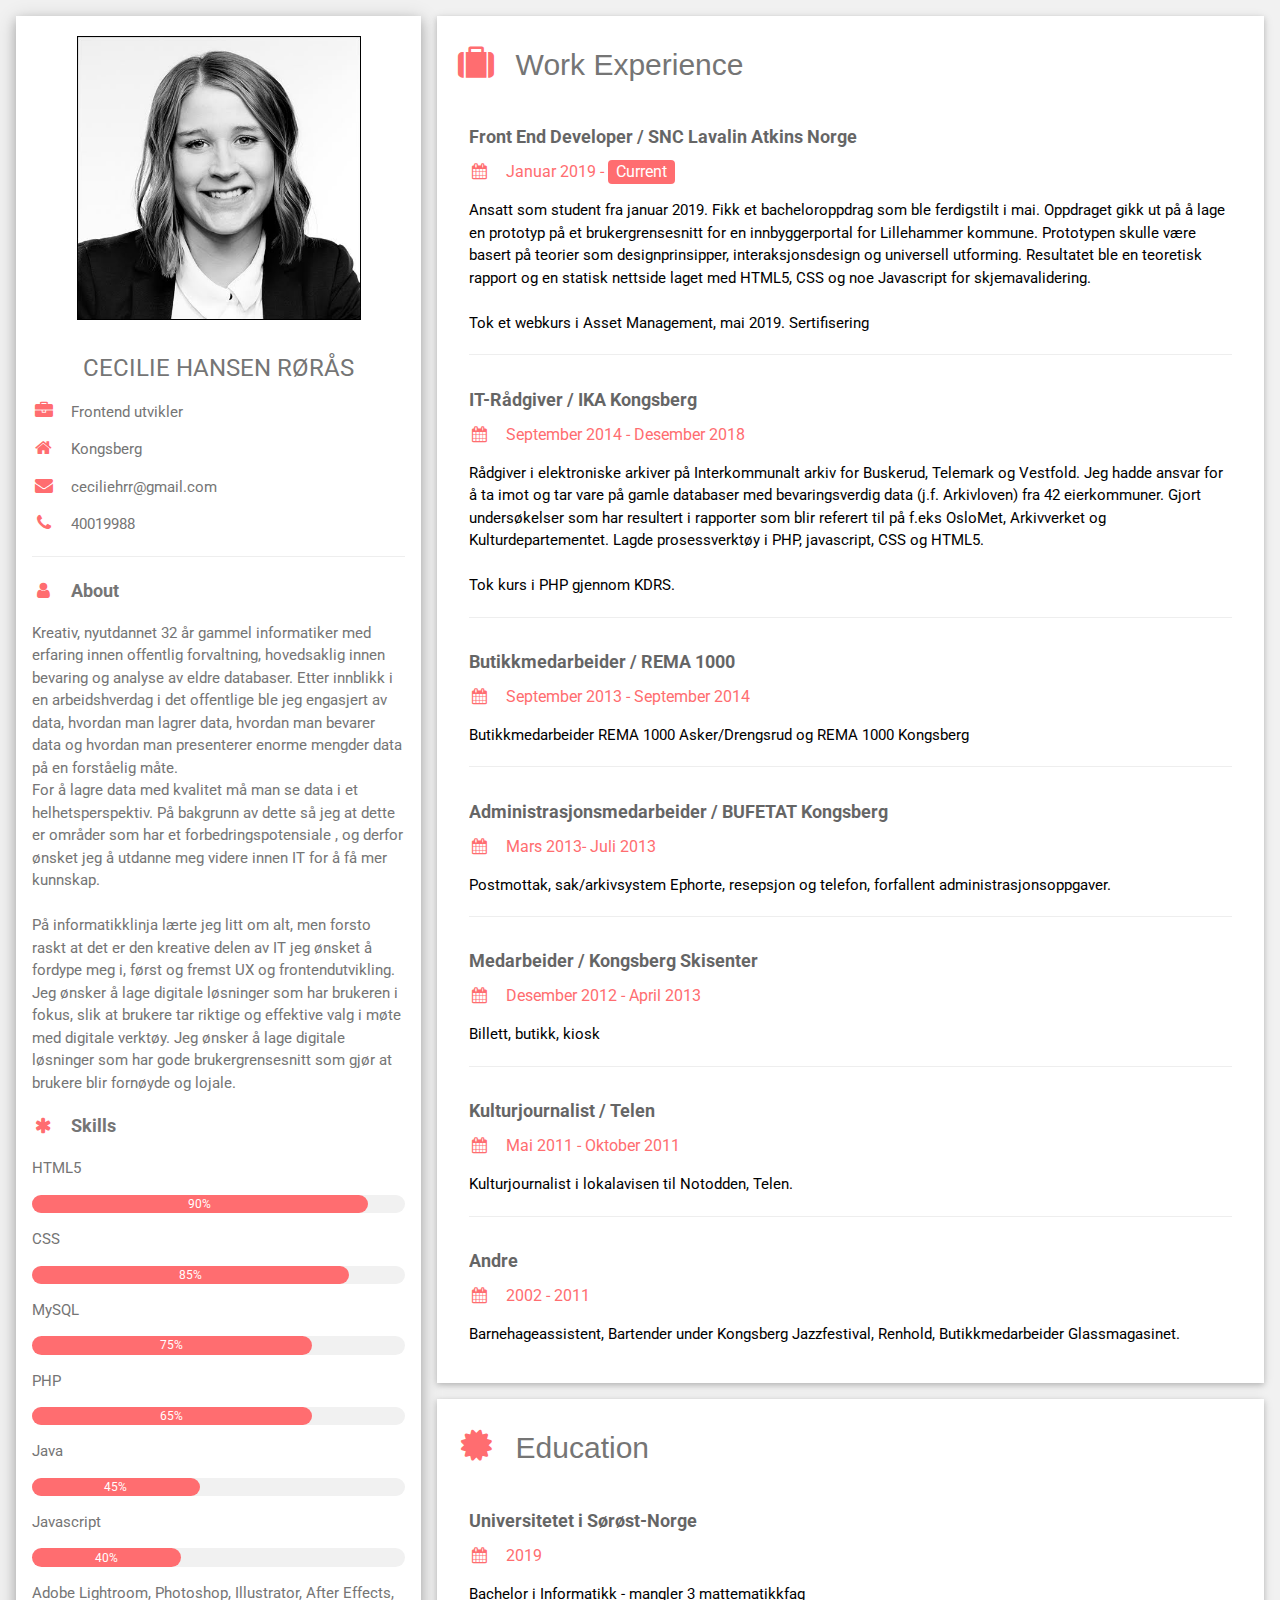
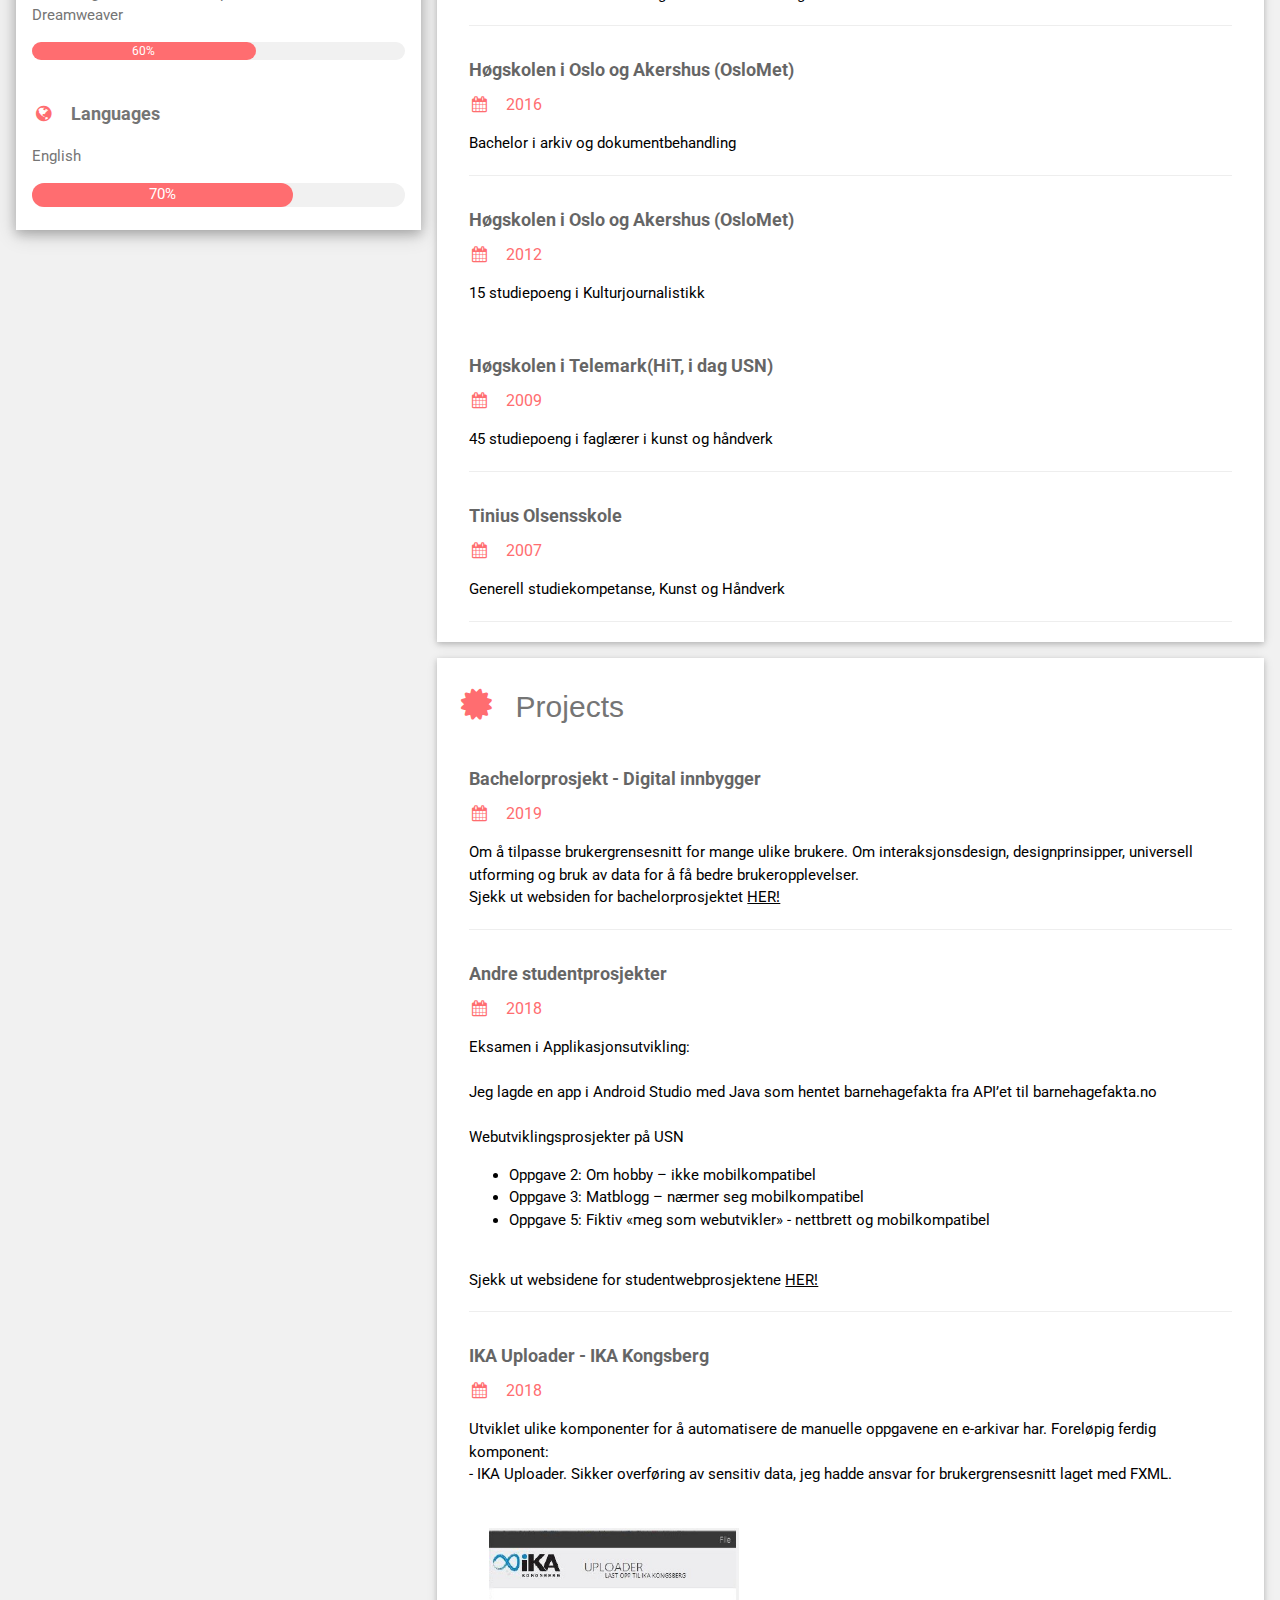
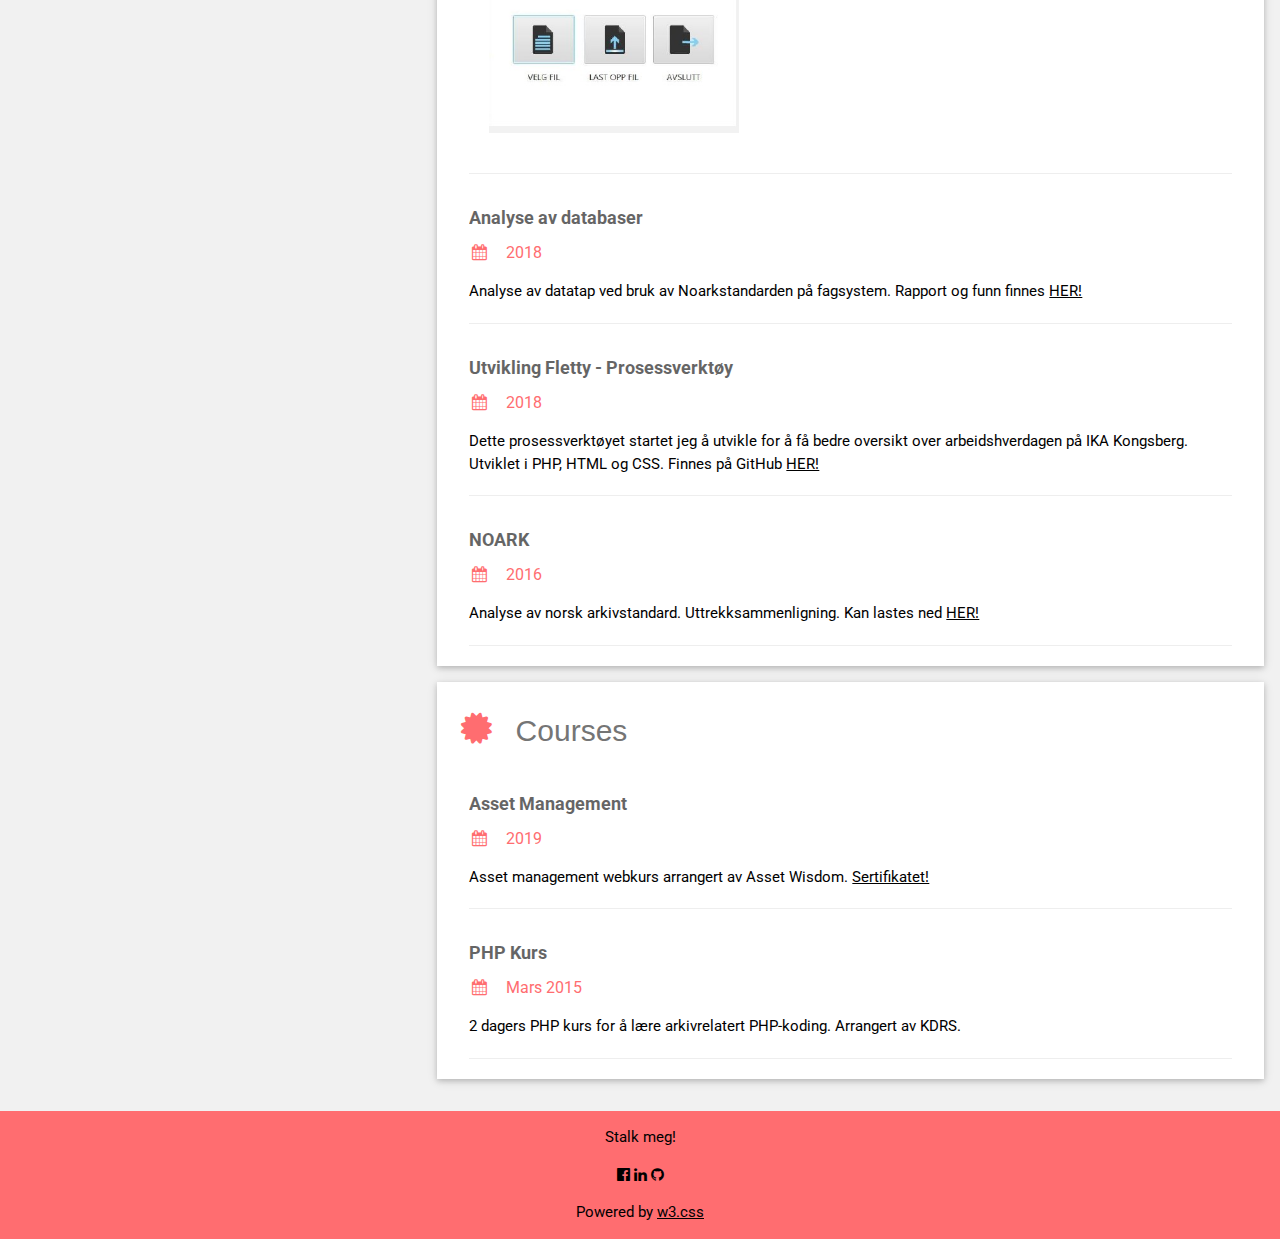
==== commit ca9c56ea: "cv endring" ====
--- a/mine_sider/cv/index.html
+++ b/mine_sider/cv/index.html
@@ -129,7 +129,7 @@
                     </div>
                     <div class="w3-container">
                         <h5 class="w3-opacity"><b>Administrasjonsmedarbeider / BUFETAT Kongsberg</b></h5>
-                        <h6 class="byttetFarge"><i class="fa fa-calendar fa-fw w3-margin-right"></i>Mars 2013- Juli 2012</h6>
+                        <h6 class="byttetFarge"><i class="fa fa-calendar fa-fw w3-margin-right"></i>Mars 2013- Juli 2013</h6>
                         <p>Postmottak, sak/arkivsystem Ephorte, resepsjon og telefon, forfallent administrasjonsoppgaver.</p>
                         <hr>
                     </div>
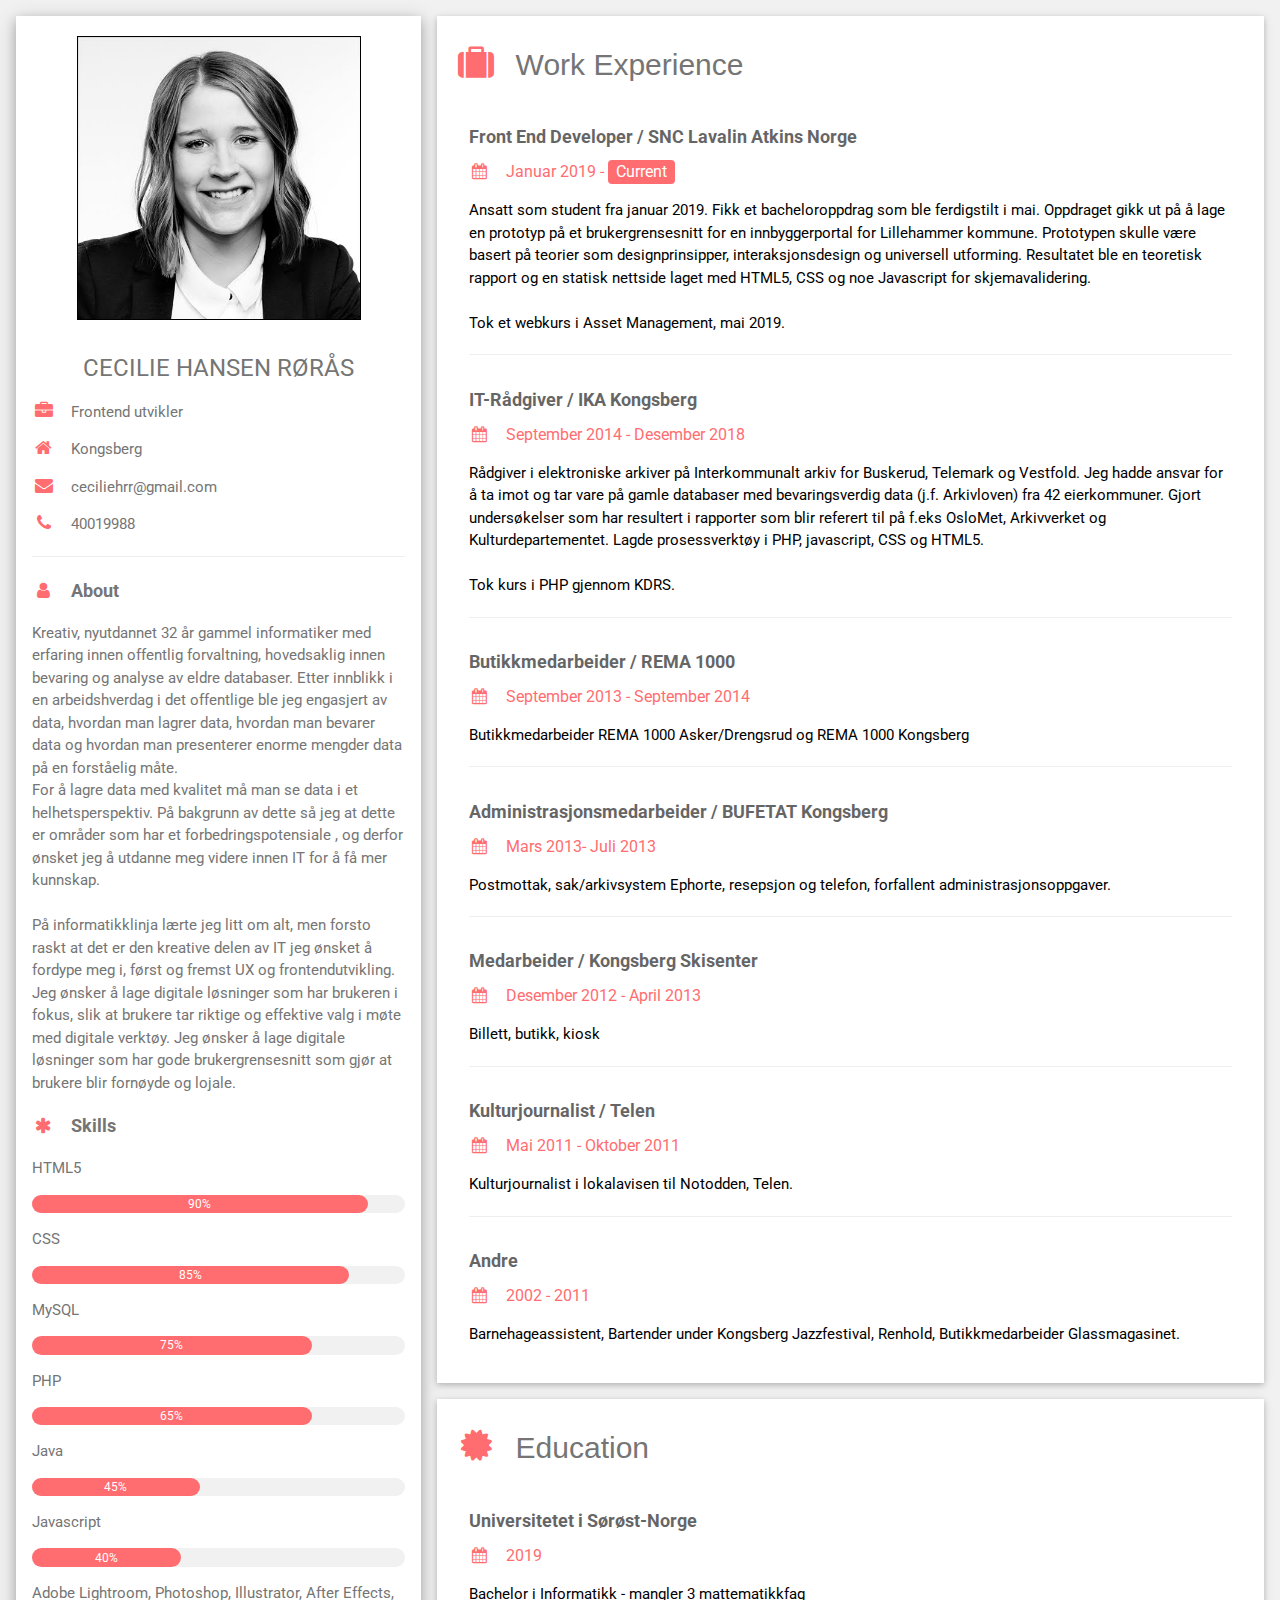
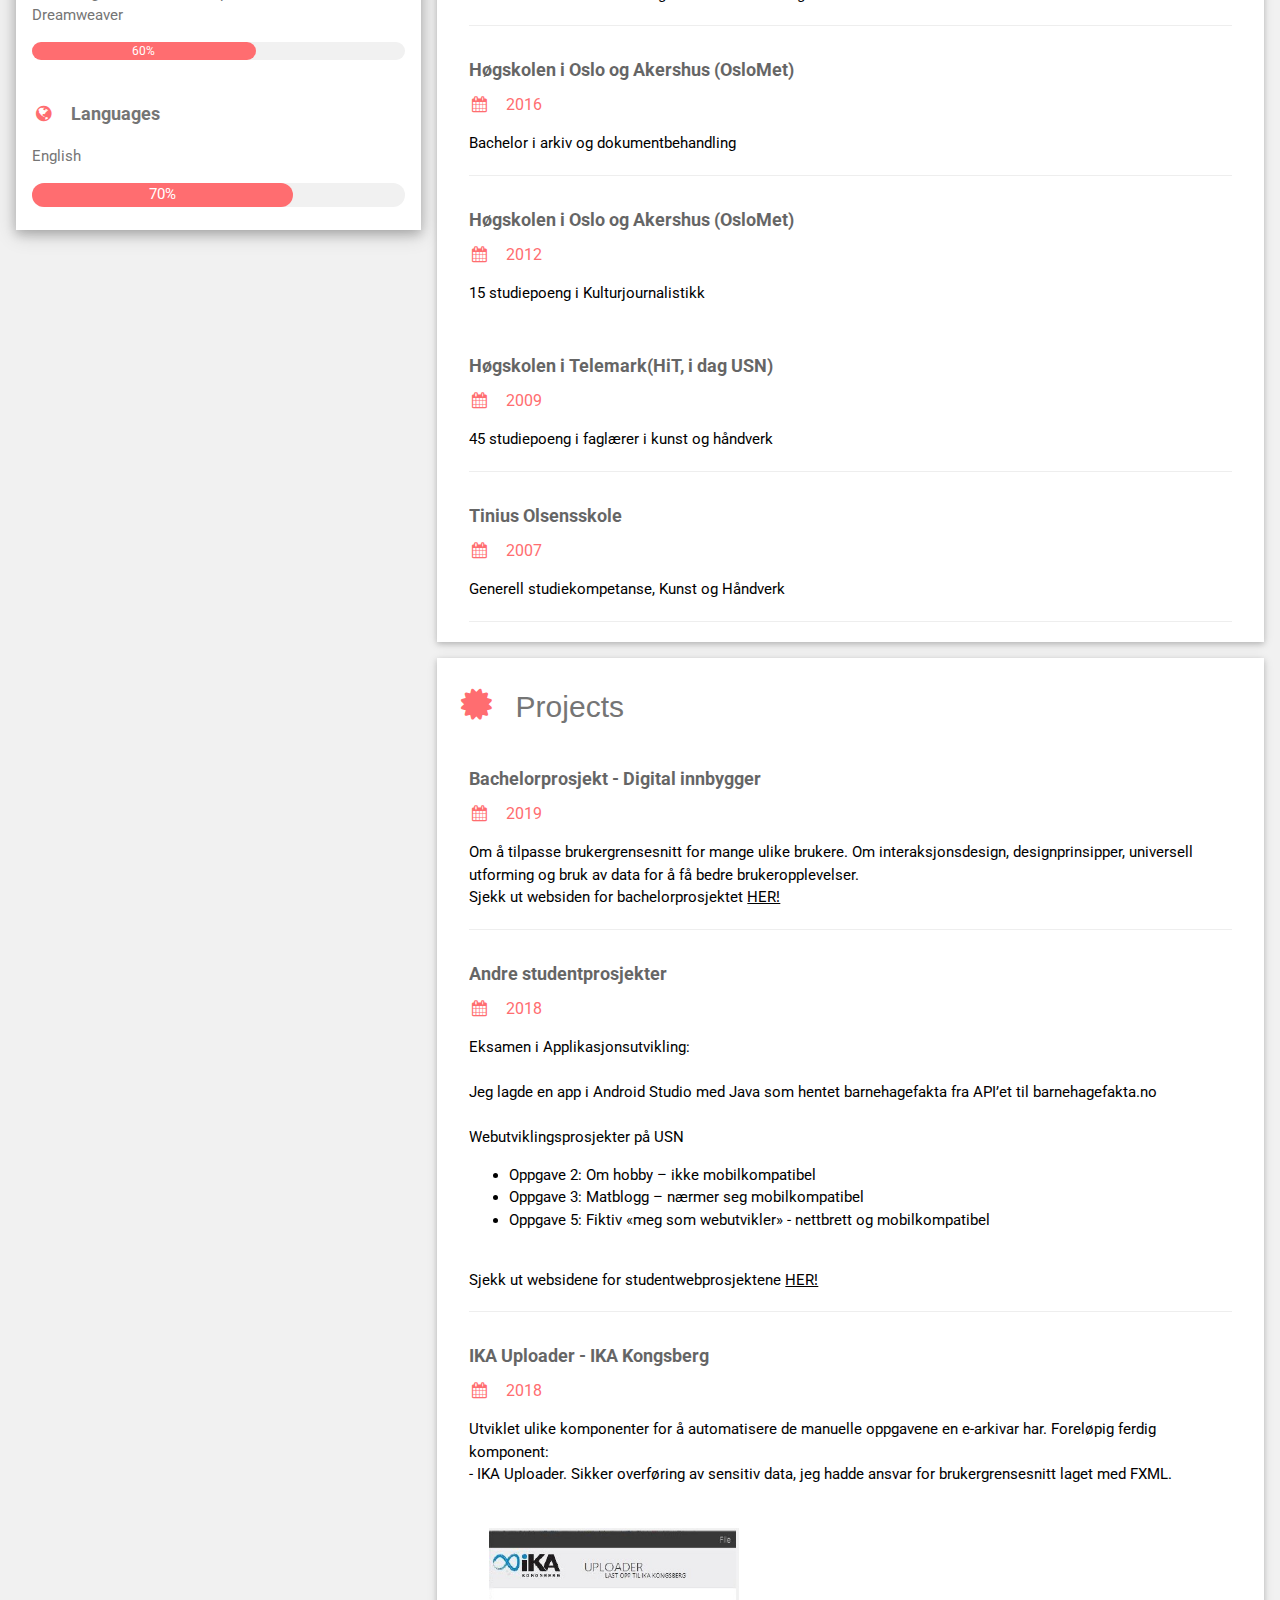
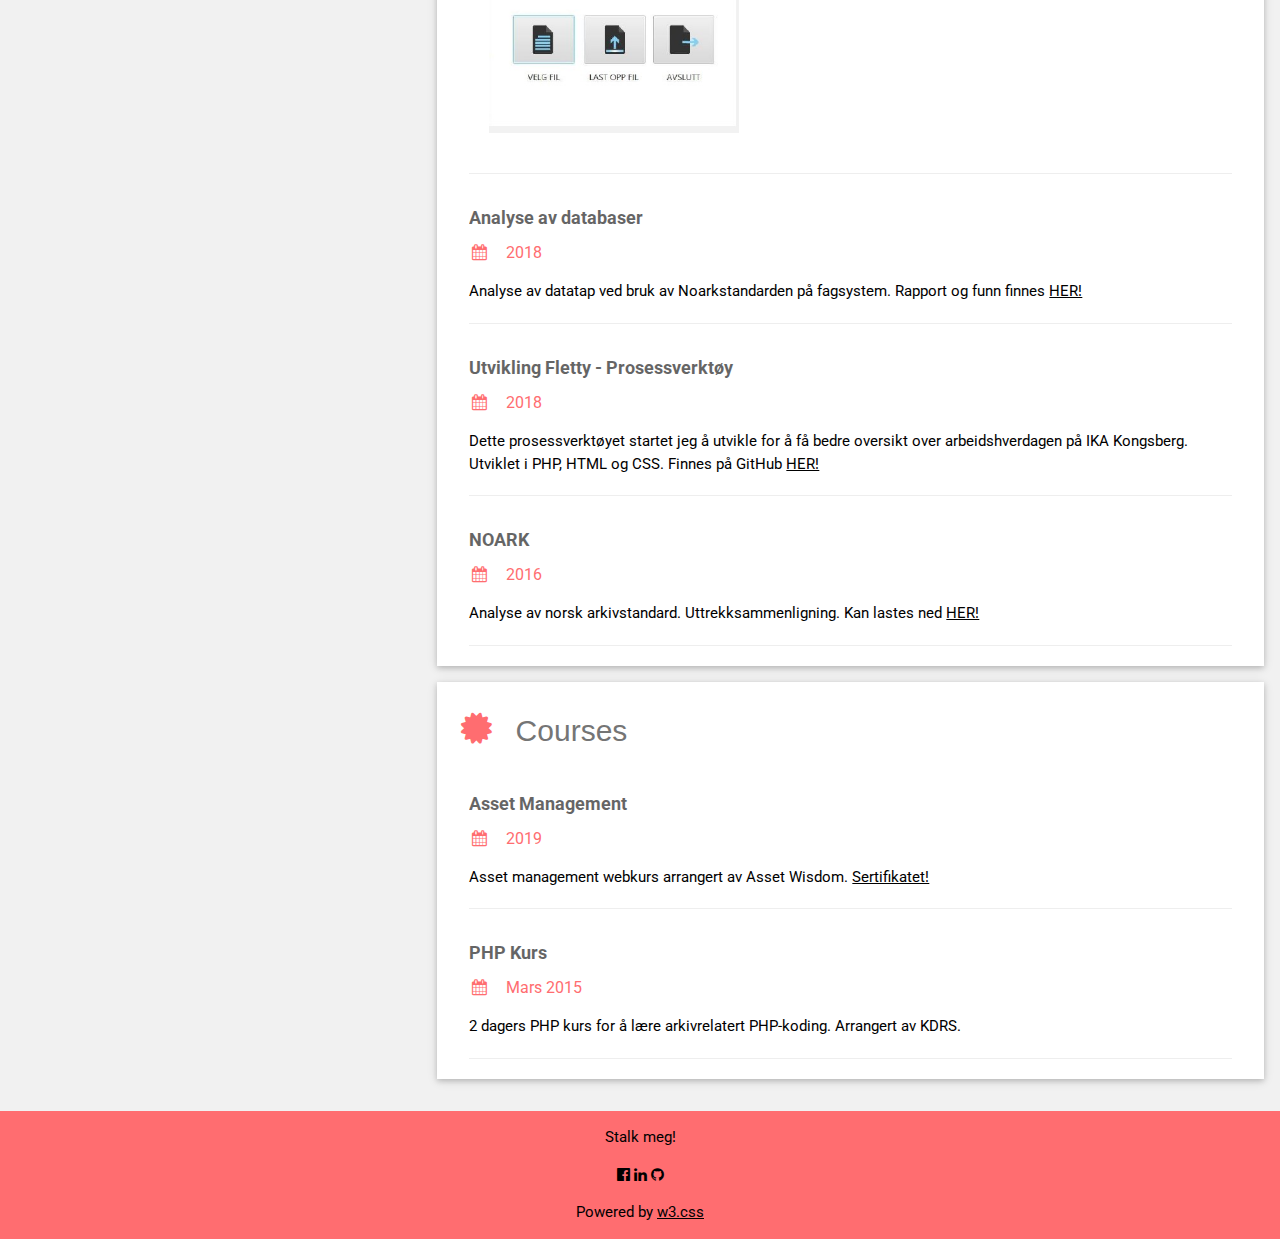
==== commit d9273a24: "linkeretting" ====
--- a/mine_sider/cv/index.html
+++ b/mine_sider/cv/index.html
@@ -109,7 +109,7 @@
                         <h6 class="byttetFarge"><i class="fa fa-calendar fa-fw w3-margin-right"></i>Januar 2019 - <span class="w3-tag byttetBakgrunn w3-round">Current</span></h6>
                         <p>Ansatt som student fra januar 2019. Fikk et bacheloroppdrag som ble ferdigstilt i mai. Oppdraget gikk ut på å lage en prototyp på et brukergrensesnitt for en innbyggerportal for Lillehammer kommune. Prototypen skulle være basert
                             på teorier som designprinsipper, interaksjonsdesign og universell utforming. Resultatet ble en teoretisk rapport og en statisk nettside laget med HTML5, CSS og noe Javascript for skjemavalidering.
-                            <br><br> Tok et webkurs i Asset Management, mai 2019. Sertifisering</p>
+                            <br><br> Tok et webkurs i Asset Management, mai 2019.</p>
                         <hr>
                     </div>
                     <div class="w3-container">
@@ -195,7 +195,7 @@
                         <p>
                             Om å tilpasse brukergrensesnitt for mange ulike brukere. Om interaksjonsdesign, designprinsipper, universell utforming og bruk av data for å få bedre brukeropplevelser.
                             <br> Sjekk ut websiden for bachelorprosjektet
-                            <a href="mine_sider/prosjektweb/index.html" target="_blank">HER!</a></p>
+                            <a href="../prosjektweb/index.html" target="_blank">HER!</a></p>
                         <hr>
                     </div>
                     <div class="w3-container">
